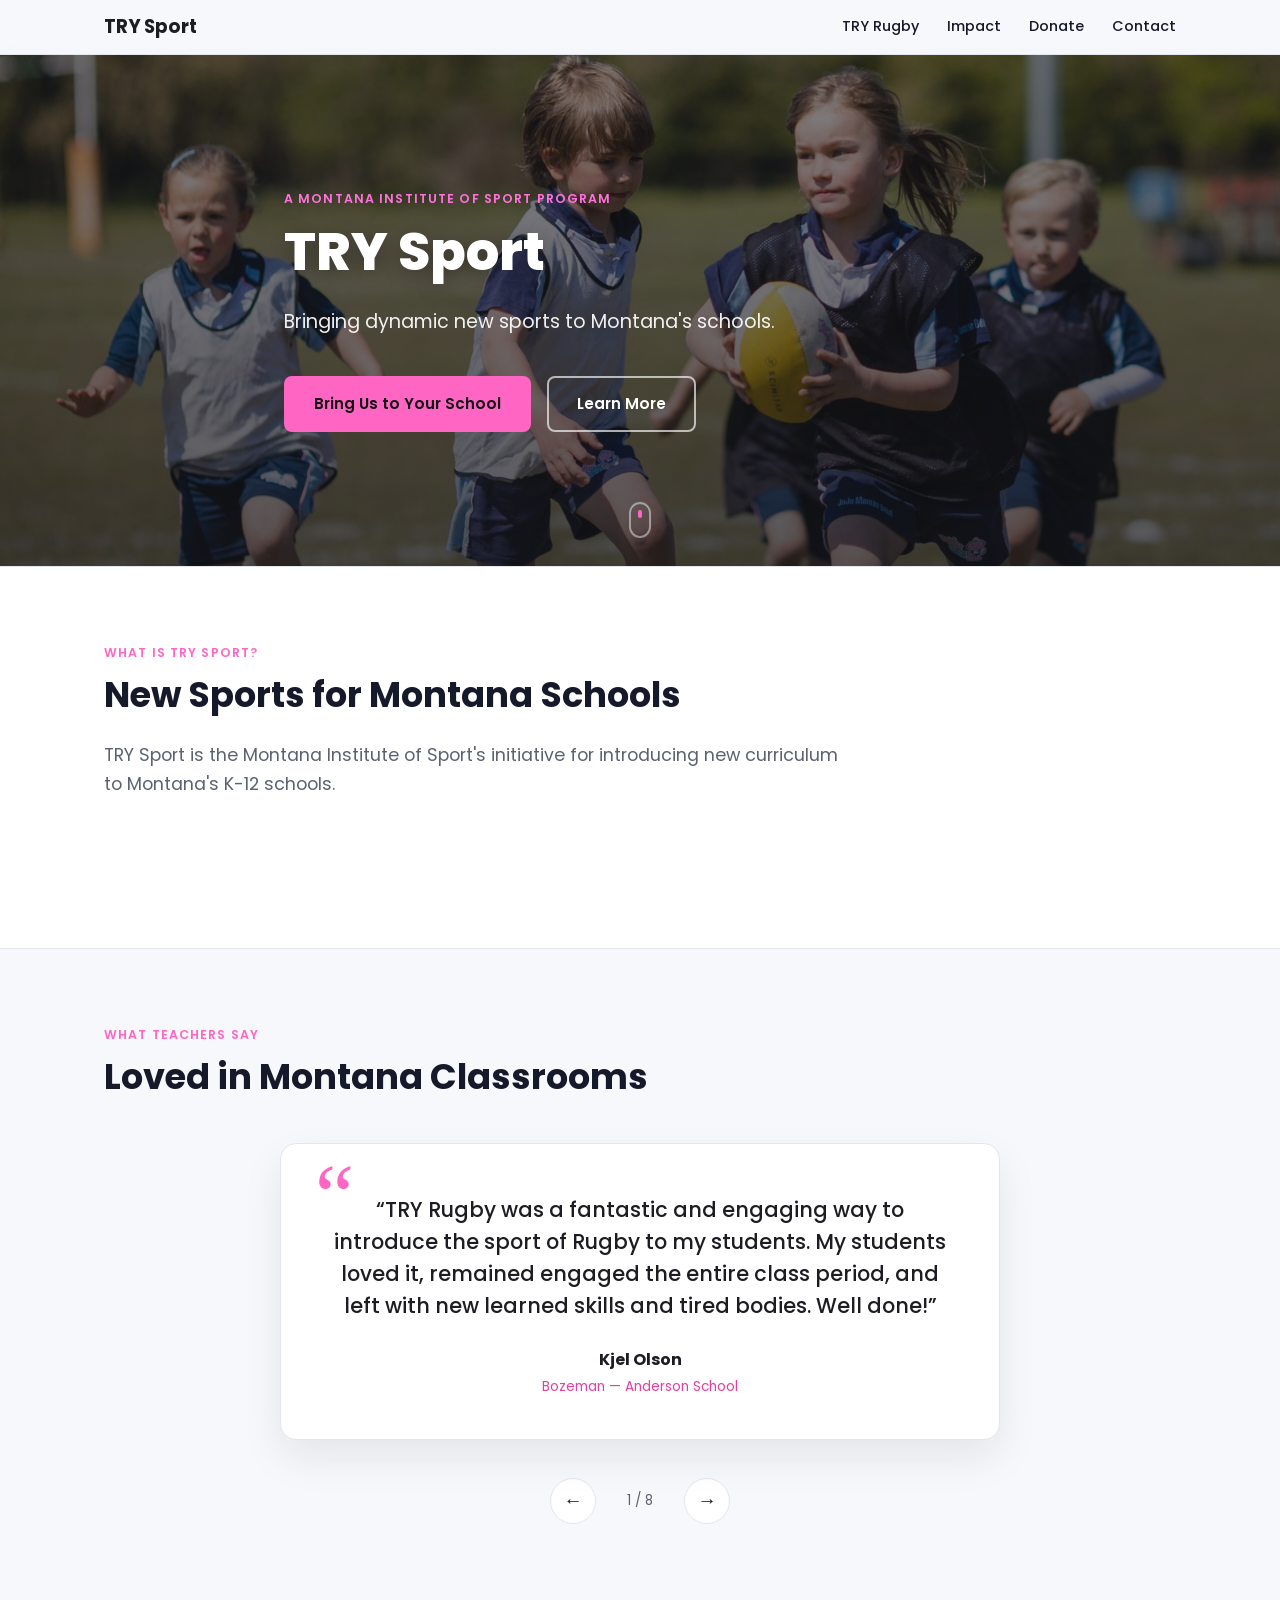
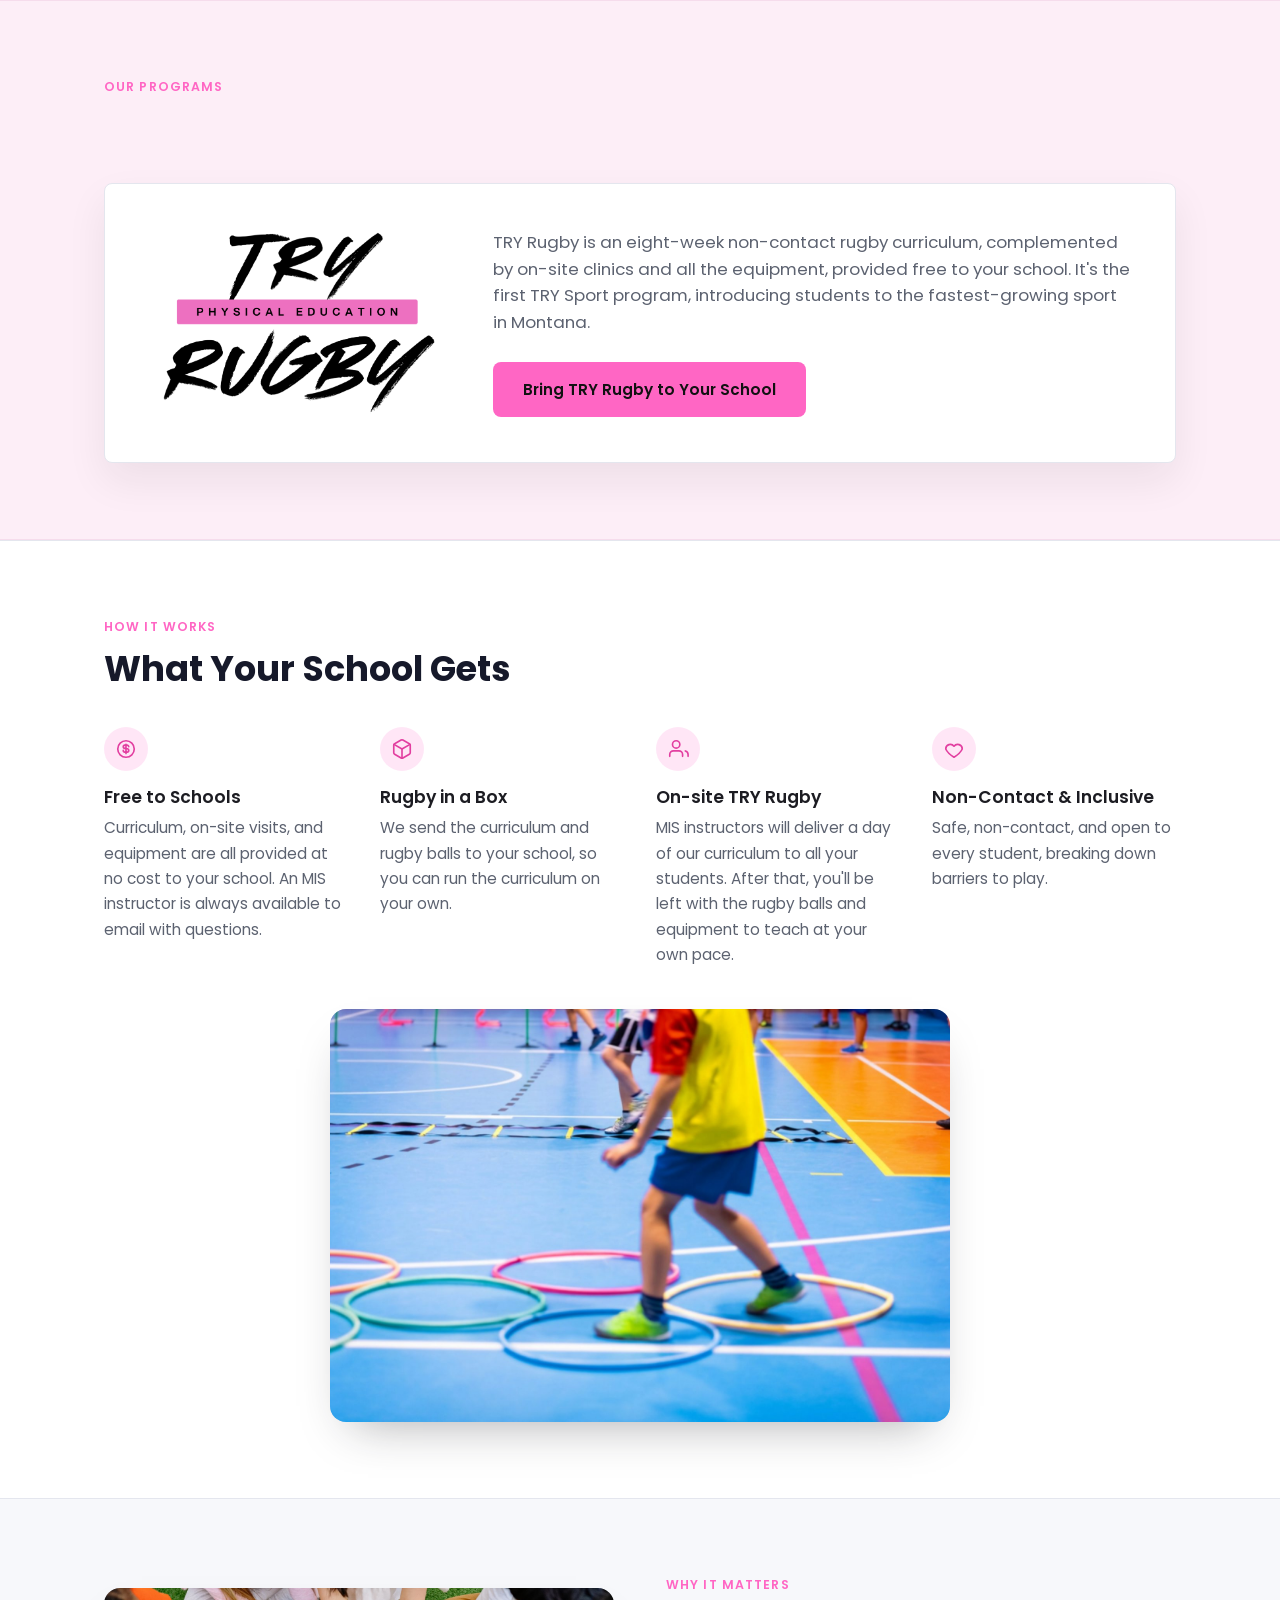
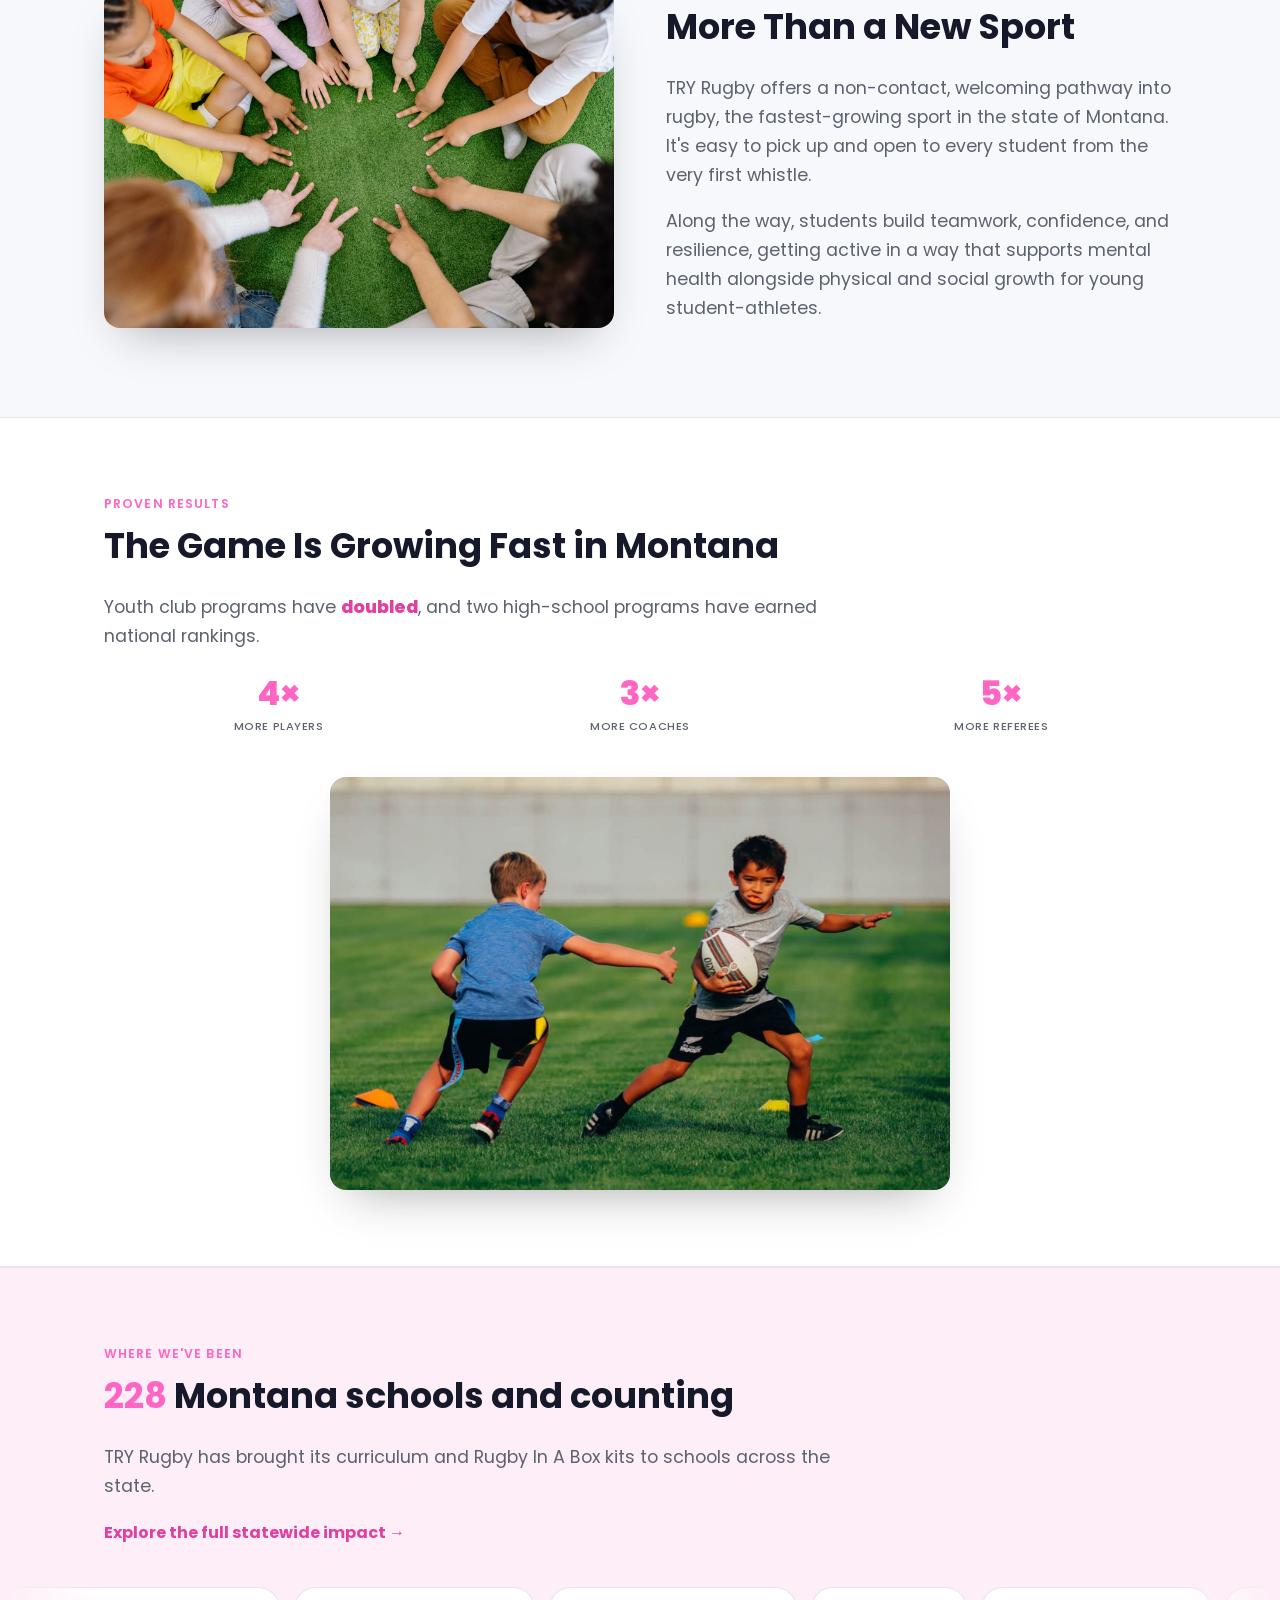
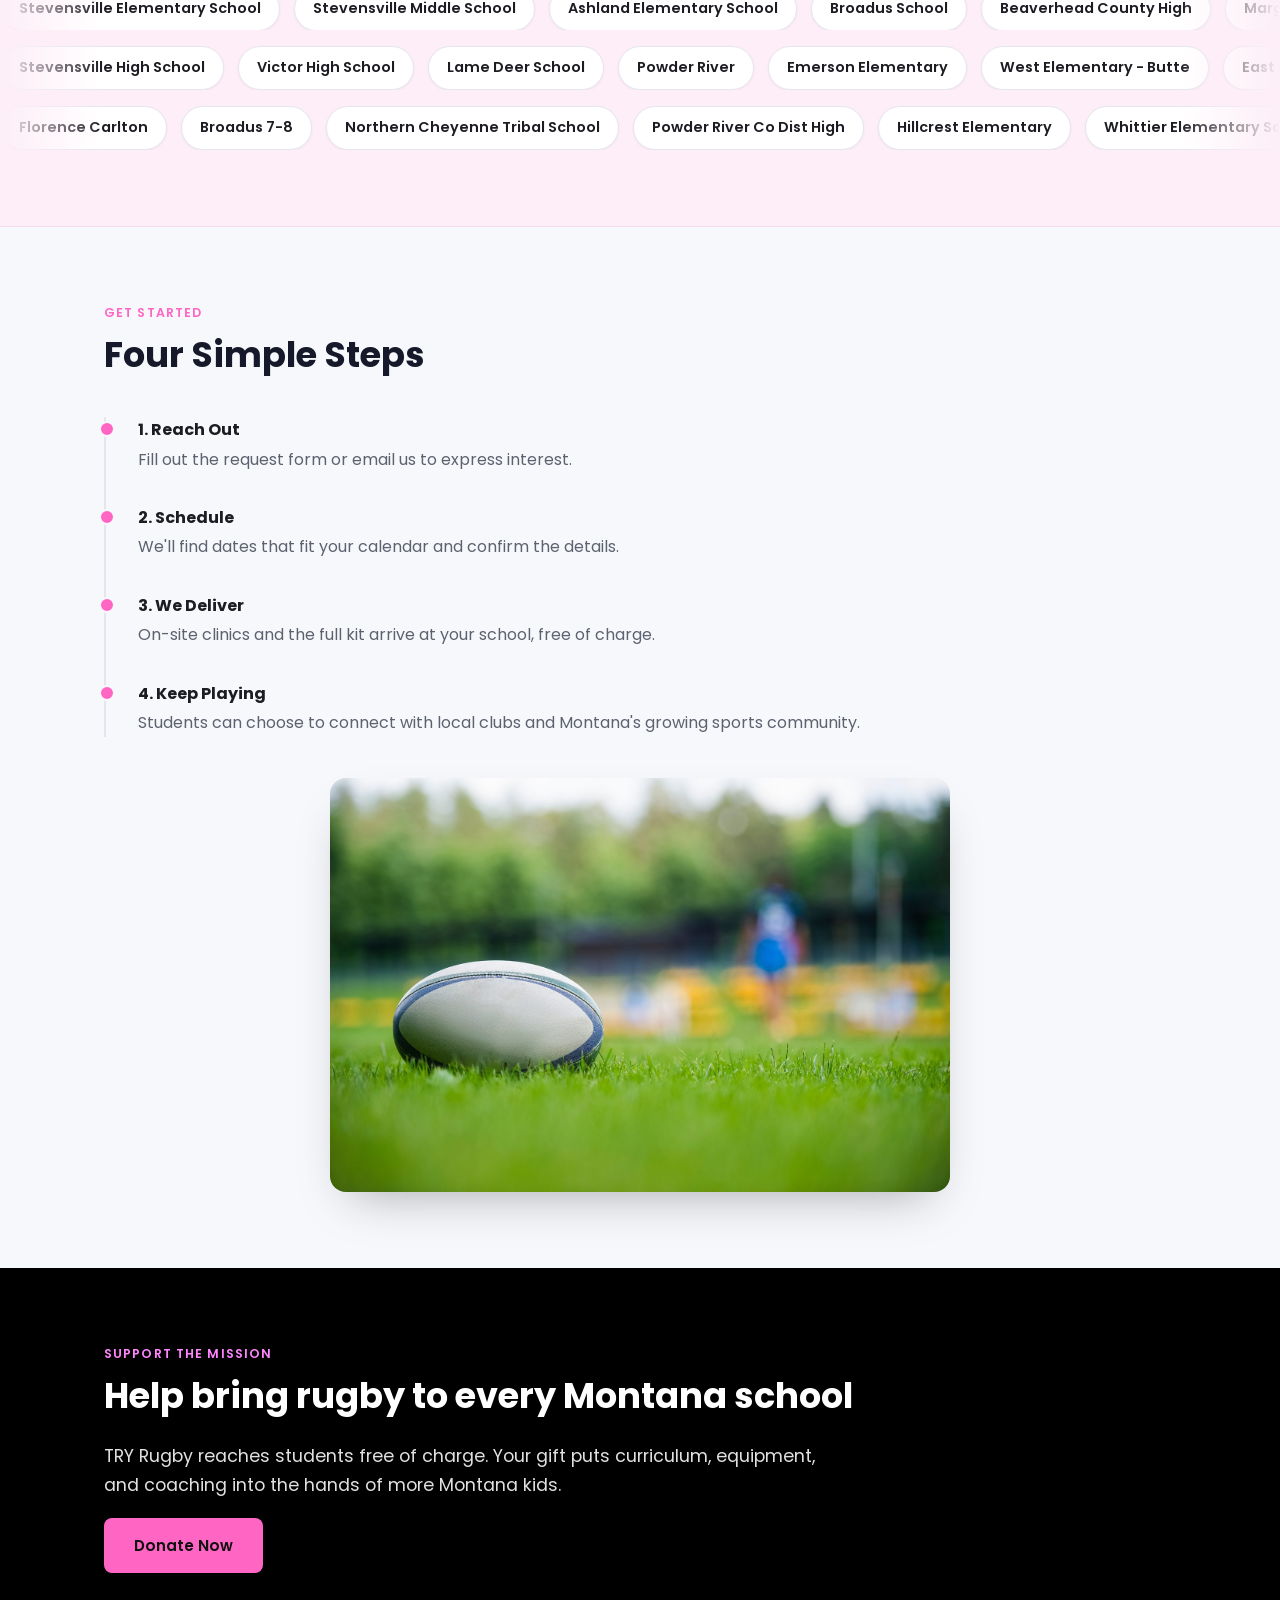
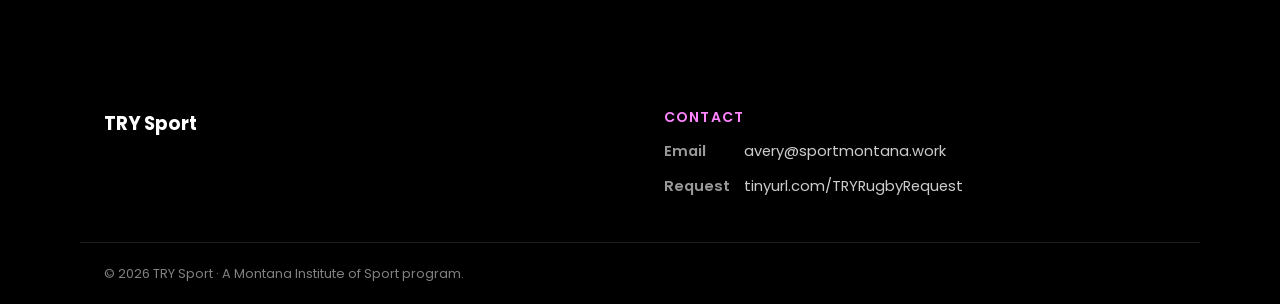
==== index.html @ 339a5a35 "Add favicon (rugby ball on brand pink) SVG + 16/32px PNG + apple-touch-icon; linked on homepage and " ====
<!DOCTYPE html>
<html lang="en">
<head>
<meta charset="UTF-8">
<meta name="viewport" content="width=device-width, initial-scale=1.0">
<title>TRY Sport — A Montana Institute of Sport Program</title>
<link rel="icon" href="/favicon.svg" type="image/svg+xml">
<link rel="icon" href="/favicon-32.png" sizes="32x32" type="image/png">
<link rel="apple-touch-icon" href="/apple-touch-icon.png">
<meta name="description" content="TRY Sport brings dynamic new sports to Montana schools — free curriculum, on-site clinics, and equipment provided.">

<meta property="og:type" content="website">
<meta property="og:url" content="https://trysport.org/">
<meta property="og:title" content="TRY Sport — A Montana Institute of Sport Program">
<meta property="og:description" content="New sports for Montana schools — free curriculum, on-site clinics, and equipment provided.">
<meta property="og:image" content="https://trysport.org/img/try-rugby-logo.png">

<link rel="preconnect" href="https://fonts.googleapis.com">
<link rel="preconnect" href="https://fonts.gstatic.com" crossorigin>
<link href="https://fonts.googleapis.com/css2?family=Poppins:wght@400;500;600;700;800&display=swap" rel="stylesheet">
<link rel="stylesheet" href="css/styles.css">
</head>
<body>

<div class="scroll-progress" id="scrollProgress"></div>

<header class="site-header">
  <div class="wrap header-inner">
    <a href="#top"><span class="wordmark-main">TRY Sport</span></a>
    <button class="nav-toggle" id="navToggle" aria-label="Toggle navigation" aria-expanded="false">
      <span></span><span></span><span></span>
    </button>
    <nav class="site-nav" id="siteNav">
      <a href="#tryrugby">TRY Rugby</a>
      <a href="impact/">Impact</a>
      <a href="#donate">Donate</a>
      <a href="#contact">Contact</a>
    </nav>
  </div>
</header>

<main id="top">

  <!-- ===================== HERO ===================== -->
  <section class="hero">
    <div class="wrap hero-inner">
      <p class="eyebrow reveal">A Montana Institute of Sport Program</p>
      <h1 class="reveal">TRY Sport</h1>
      <p class="hero-sub reveal">Bringing dynamic new sports to Montana's schools.</p>
      <div class="actions reveal">
        <a class="btn btn-primary" href="#contact">Bring Us to Your School</a>
        <a class="btn btn-ghost" href="#about">Learn More</a>
      </div>
    </div>
    <div class="scroll-cue" aria-hidden="true"><span></span></div>
  </section>

  <!-- ===================== WHAT IS TRY SPORT ===================== -->
  <section id="about" class="section section-alt">
    <div class="wrap">
      <p class="eyebrow reveal">What is TRY Sport?</p>
      <h2 class="reveal">New Sports for Montana Schools</h2>
      <p class="lede reveal">TRY Sport is the Montana Institute of Sport's initiative for introducing new curriculum to Montana's K-12 schools.</p>
      <div class="actions reveal">
        <a class="btn btn-primary" href="mailto:avery@sportmontana.work">Contact Us</a>
      </div>
    </div>
  </section>

  <!-- ===================== TESTIMONIALS (carousel) ===================== -->
  <section id="say" class="section">
    <div class="wrap">
      <p class="eyebrow reveal">What Teachers Say</p>
      <h2 class="reveal">Loved in Montana Classrooms</h2>
      <div class="carousel reveal" data-carousel>
        <blockquote class="carousel-slide is-active">
          <p class="quote">&ldquo;TRY Rugby was a fantastic and engaging way to introduce the sport of Rugby to my students. My students loved it, remained engaged the entire class period, and left with new learned skills and tired bodies. Well done!&rdquo;</p>
          <span class="q-name">Kjel Olson</span>
          <span class="q-org">Bozeman &mdash; Anderson School</span>
        </blockquote>
        <blockquote class="carousel-slide">
          <p class="quote">&ldquo;I was a bit apprehensive to have TRY Rugby in our school, but after having them with us I would certainly do it again! They promoted their sport well, but they also lifted up our school sports even more. They are strong advocates for kids getting involved in all activities.&rdquo;</p>
          <span class="q-name">Brett Bollweg</span>
          <span class="q-org">Whitefish Middle School</span>
        </blockquote>
        <blockquote class="carousel-slide">
          <p class="quote">&ldquo;I've been looking for something new to add to the curriculum. This fit the bill. The presenter was engaging and able to read the groups and adjust as needed. The enthusiasm of the staff for the sport is evident, and they genuinely engage the students to generate interest.&rdquo;</p>
          <span class="q-name">Jeff Mead</span>
          <span class="q-org">Savage Public School</span>
        </blockquote>
        <blockquote class="carousel-slide">
          <p class="quote">&ldquo;I would recommend TRY Rugby to any school, at any level. My students had the opportunity to learn a new sport and skills from an expert that made the lesson fun and enjoyable. MIS is amazing and I cannot wait to have them back to CFHS next year!&rdquo;</p>
          <span class="q-name">Cydney Finberg-Roberts</span>
          <span class="q-org">Columbia Falls High School</span>
        </blockquote>
        <blockquote class="carousel-slide">
          <p class="quote">&ldquo;TRY Rugby is an excellent way for kids to find an outlet that gives them a chance to express themselves in their own individual way. Students really gravitate to an activity that involves physical, mental, and social growth. I would recommend TRY Rugby to any school.&rdquo;</p>
          <span class="q-name">Steve Grady</span>
          <span class="q-org">North Middle School &mdash; Great Falls</span>
        </blockquote>
        <blockquote class="carousel-slide">
          <p class="quote">&ldquo;TRY Rugby came to our school and introduced the sport to high school and middle school students. They loved it so much I had them come back for a second day to introduce it to the elementary kids! I would highly recommend bringing this to your school.&rdquo;</p>
          <span class="q-name">Maggie Spicher</span>
          <span class="q-org">North Star School &mdash; Rudyard/Gildford</span>
        </blockquote>
        <blockquote class="carousel-slide">
          <p class="quote">&ldquo;TRY Rugby was a great experience for all classes. Students loved learning and practicing the skills and can&rsquo;t wait to do Rugby again. TRY Rugby teachers were great with the classes and kept everyone moving and engaged. I would recommend TRY Rugby to all schools.&rdquo;</p>
          <span class="q-name">Mark Aamot</span>
          <span class="q-org">Monforton Middle School &mdash; Bozeman</span>
        </blockquote>
        <blockquote class="carousel-slide">
          <p class="quote">&ldquo;I love the TRY Rugby program and would recommend it to other elementary schools. It is something different and exciting and the kids were eager to play. I am going to have them visit my two other schools that I go to this year.&rdquo;</p>
          <span class="q-name">Shelly McLaughlin</span>
          <span class="q-org">Emerson Elementary &mdash; Butte</span>
        </blockquote>

        <div class="carousel-nav">
          <button class="carousel-btn" data-prev aria-label="Previous testimonial">&larr;</button>
          <span class="carousel-count" data-count>1 / 8</span>
          <button class="carousel-btn" data-next aria-label="Next testimonial">&rarr;</button>
        </div>
      </div>
    </div>
  </section>

  <!-- ===================== TRY RUGBY (program spotlight) ===================== -->
  <section id="tryrugby" class="section tint">
    <div class="wrap">
      <p class="eyebrow reveal">Our Programs</p>
      <h2 class="reveal">TRY Rugby</h2>
      <div class="program-card reveal">
        <div class="program-logo">
          <img src="img/try-rugby-logo.png" alt="TRY Rugby — Physical Education">
        </div>
        <div class="program-info">
          <p>TRY Rugby is an eight-week non-contact rugby curriculum, complemented by on-site clinics and all the equipment, provided free to your school. It's the first TRY Sport program, introducing students to the fastest-growing sport in Montana.</p>
          <a class="btn btn-primary" href="#contact">Bring TRY Rugby to Your School</a>
        </div>
      </div>
    </div>
  </section>

  <!-- ===================== HOW IT WORKS ===================== -->
  <section id="how" class="section section-alt">
    <div class="wrap">
      <p class="eyebrow reveal">How It Works</p>
      <h2 class="reveal">What Your School Gets</h2>
      <div class="pillar-row grid">
        <div class="pillar reveal">
          <span class="icon-badge">
            <svg viewBox="0 0 24 24" fill="none" stroke="currentColor" stroke-width="1.8" stroke-linecap="round" stroke-linejoin="round"><circle cx="12" cy="12" r="9"/><path d="M12 7v10M15 9.5c0-1.1-1.34-2-3-2s-3 .9-3 2 1.34 2 3 2 3 .9 3 2-1.34 2-3 2-3-.9-3-2"/></svg>
          </span>
          <h3>Free to Schools</h3>
          <p>Curriculum, on-site visits, and equipment are all provided at no cost to your school. An MIS instructor is always available to email with questions.</p>
        </div>
        <div class="pillar reveal">
          <span class="icon-badge">
            <svg viewBox="0 0 24 24" fill="none" stroke="currentColor" stroke-width="1.8" stroke-linecap="round" stroke-linejoin="round"><path d="M21 16V8a2 2 0 0 0-1-1.73l-7-4a2 2 0 0 0-2 0l-7 4A2 2 0 0 0 3 8v8a2 2 0 0 0 1 1.73l7 4a2 2 0 0 0 2 0l7-4A2 2 0 0 0 21 16z"/><path d="M3.27 6.96 12 12.01l8.73-5.05"/><path d="M12 22.08V12"/></svg>
          </span>
          <h3>Rugby in a Box</h3>
          <p>We send the curriculum and rugby balls to your school, so you can run the curriculum on your own.</p>
        </div>
        <div class="pillar reveal">
          <span class="icon-badge">
            <svg viewBox="0 0 24 24" fill="none" stroke="currentColor" stroke-width="1.8" stroke-linecap="round" stroke-linejoin="round"><path d="M17 20v-2a4 4 0 0 0-4-4H7a4 4 0 0 0-4 4v2"/><circle cx="10" cy="7" r="4"/><path d="M23 20v-2a4 4 0 0 0-3-3.87"/></svg>
          </span>
          <h3>On-site TRY Rugby</h3>
          <p>MIS instructors will deliver a day of our curriculum to all your students. After that, you'll be left with the rugby balls and equipment to teach at your own pace.</p>
        </div>
        <div class="pillar reveal">
          <span class="icon-badge">
            <svg viewBox="0 0 24 24" fill="none" stroke="currentColor" stroke-width="1.8" stroke-linecap="round" stroke-linejoin="round"><path d="M12 21s-7-4.5-9-9a5 5 0 0 1 9-3 5 5 0 0 1 9 3c-2 4.5-9 9-9 9z"/></svg>
          </span>
          <h3>Non-Contact &amp; Inclusive</h3>
          <p>Safe, non-contact, and open to every student, breaking down barriers to play.</p>
        </div>
      </div>
      <figure class="photo photo-accent reveal">
        <img src="img/photos/photo-6.jpg" alt="Students moving through an agility drill with cones and hoops from the equipment kit" loading="lazy" width="1600" height="1064">
      </figure>
    </div>
  </section>

  <!-- ===================== WHY IT MATTERS ===================== -->
  <section id="why" class="section">
    <div class="wrap">
      <div class="split reverse">
        <div class="split-copy">
          <p class="eyebrow reveal">Why It Matters</p>
          <h2 class="reveal">More Than a New Sport</h2>
          <p class="lede reveal">TRY Rugby offers a non-contact, welcoming pathway into rugby, the fastest-growing sport in the state of Montana. It's easy to pick up and open to every student from the very first whistle.</p>
          <p class="why-text reveal">Along the way, students build teamwork, confidence, and resilience, getting active in a way that supports mental health alongside physical and social growth for young student-athletes.</p>
        </div>
        <figure class="photo split-media reveal">
          <img src="img/photos/photo-5.jpg" alt="Students sitting in a circle with their hands together in the center" loading="lazy" width="1600" height="1064">
        </figure>
      </div>
    </div>
  </section>

  <!-- ===================== RESULTS (stats) ===================== -->
  <section id="results" class="section section-alt">
    <div class="wrap">
      <p class="eyebrow reveal">Proven Results</p>
      <h2 class="reveal">The Game Is Growing Fast in Montana</h2>
      <p class="lede reveal">Youth club programs have <strong class="inline-highlight">doubled</strong>, and two high-school programs have earned national rankings.</p>
      <div class="stat-trio reveal">
        <div class="stat-item"><span class="stat-num">4&times;</span><span class="stat-label">More Players</span></div>
        <div class="stat-item"><span class="stat-num">3&times;</span><span class="stat-label">More Coaches</span></div>
        <div class="stat-item"><span class="stat-num">5&times;</span><span class="stat-label">More Referees</span></div>
      </div>
      <figure class="photo photo-accent reveal">
        <img src="img/photos/photo-3.jpg" alt="Two students playing flag rugby, one carrying the ball past a defender" loading="lazy" width="1600" height="1066">
      </figure>
    </div>
  </section>

  <!-- ===================== SCHOOLS REACHED ===================== -->
  <section id="schools" class="section tint schools-section">
    <div class="wrap">
      <p class="eyebrow reveal">Where We've Been</p>
      <h2 class="reveal"><span class="schools-count">228</span> Montana schools and counting</h2>
      <p class="lede reveal">TRY Rugby has brought its curriculum and Rugby In A Box kits to schools across the state.</p>
      <p class="reveal" style="margin-top:1.2rem;"><a href="impact/" style="color:var(--accent-deep);font-weight:700;text-decoration:none;">Explore the full statewide impact &rarr;</a></p>
    </div>
    <div class="marquee reveal" aria-hidden="true">
      <div class="marquee-row"><div class="marquee-track track-a"><span class="school-chip">Stevensville Elementary School</span><span class="school-chip">Stevensville Middle School</span><span class="school-chip">Ashland Elementary School</span><span class="school-chip">Broadus School</span><span class="school-chip">Beaverhead County High</span><span class="school-chip">Margaret Leary Elementary</span><span class="school-chip">Cardwell School</span><span class="school-chip">Kennedy Elementary</span><span class="school-chip">C.M. Russell High School</span><span class="school-chip">Chief Joseph Middle - Great Falls</span><span class="school-chip">East Middle School</span><span class="school-chip">Giant Springs Elementary</span><span class="school-chip">Lewis and Clark Elementary - Great Falls</span><span class="school-chip">Morningside Elementary - Great Falls</span><span class="school-chip">Riverview Elementary School</span><span class="school-chip">Whittier Elementary - Great Falls</span><span class="school-chip">Columbia Falls High School</span><span class="school-chip">Kila Middle School</span><span class="school-chip">Belgrade Middle School</span><span class="school-chip">Chief Joseph Middle - Bozeman</span><span class="school-chip">Meadow Lark - Bozeman</span><span class="school-chip">Morning Star Elementary - Bozeman</span><span class="school-chip">Whittier Elementary - Bozeman</span><span class="school-chip">Manhattan Middle School</span><span class="school-chip">Monforton Elementary</span><span class="school-chip">Three Forks Middle School</span><span class="school-chip">Anderson School</span><span class="school-chip">Gallatin Gateway</span><span class="school-chip">Shields Valley High School</span><span class="school-chip">C.R. Anderson Middle School</span><span class="school-chip">East Helena High School</span><span class="school-chip">Four Georgians Elementary School</span><span class="school-chip">Jefferson High School</span><span class="school-chip">Bryant Elementary School</span><span class="school-chip">Montana City School</span><span class="school-chip">Broadwater Elementary School</span><span class="school-chip">Townsend High School</span><span class="school-chip">Townsend Middle School</span><span class="school-chip">Avon Elementary School</span><span class="school-chip">Washington Middle School - Miles City</span><span class="school-chip">Forsyth High School</span><span class="school-chip">Meadow Hill Middle School</span><span class="school-chip">Janette Rankin Elementary</span><span class="school-chip">St. Joes Grade School</span><span class="school-chip">Superior Middle School</span><span class="school-chip">Lame Deer High School</span><span class="school-chip">North Star Schools</span><span class="school-chip">Culbertson Junior High</span><span class="school-chip">Savage 6-8</span><span class="school-chip">Terry School</span><span class="school-chip">Medicine Lake High School</span><span class="school-chip">North Star High School</span><span class="school-chip">Sheridan High School</span><span class="school-chip">Froid School</span><span class="school-chip">Plentywood School</span><span class="school-chip">Sidney Middle School</span><span class="school-chip">Sidney High School</span><span class="school-chip">Billings Skyview High School</span><span class="school-chip">Blue Creek Elementary</span><span class="school-chip">Canyon Creek School</span><span class="school-chip">Columbus Elem School</span><span class="school-chip">Laurel Elementary School</span><span class="school-chip">Lockwood Intermediate School</span><span class="school-chip">Medicine Crow Middle School</span><span class="school-chip">Mountain View School</span><span class="school-chip">Park City School</span><span class="school-chip">Riverside Middle School</span><span class="school-chip">Rosevelt Middle School</span><span class="school-chip">Will James Middle School</span><span class="school-chip">Stevensville Elementary School</span><span class="school-chip">Stevensville Middle School</span><span class="school-chip">Ashland Elementary School</span><span class="school-chip">Broadus School</span><span class="school-chip">Beaverhead County High</span><span class="school-chip">Margaret Leary Elementary</span><span class="school-chip">Cardwell School</span><span class="school-chip">Kennedy Elementary</span><span class="school-chip">C.M. Russell High School</span><span class="school-chip">Chief Joseph Middle - Great Falls</span><span class="school-chip">East Middle School</span><span class="school-chip">Giant Springs Elementary</span><span class="school-chip">Lewis and Clark Elementary - Great Falls</span><span class="school-chip">Morningside Elementary - Great Falls</span><span class="school-chip">Riverview Elementary School</span><span class="school-chip">Whittier Elementary - Great Falls</span><span class="school-chip">Columbia Falls High School</span><span class="school-chip">Kila Middle School</span><span class="school-chip">Belgrade Middle School</span><span class="school-chip">Chief Joseph Middle - Bozeman</span><span class="school-chip">Meadow Lark - Bozeman</span><span class="school-chip">Morning Star Elementary - Bozeman</span><span class="school-chip">Whittier Elementary - Bozeman</span><span class="school-chip">Manhattan Middle School</span><span class="school-chip">Monforton Elementary</span><span class="school-chip">Three Forks Middle School</span><span class="school-chip">Anderson School</span><span class="school-chip">Gallatin Gateway</span><span class="school-chip">Shields Valley High School</span><span class="school-chip">C.R. Anderson Middle School</span><span class="school-chip">East Helena High School</span><span class="school-chip">Four Georgians Elementary School</span><span class="school-chip">Jefferson High School</span><span class="school-chip">Bryant Elementary School</span><span class="school-chip">Montana City School</span><span class="school-chip">Broadwater Elementary School</span><span class="school-chip">Townsend High School</span><span class="school-chip">Townsend Middle School</span><span class="school-chip">Avon Elementary School</span><span class="school-chip">Washington Middle School - Miles City</span><span class="school-chip">Forsyth High School</span><span class="school-chip">Meadow Hill Middle School</span><span class="school-chip">Janette Rankin Elementary</span><span class="school-chip">St. Joes Grade School</span><span class="school-chip">Superior Middle School</span><span class="school-chip">Lame Deer High School</span><span class="school-chip">North Star Schools</span><span class="school-chip">Culbertson Junior High</span><span class="school-chip">Savage 6-8</span><span class="school-chip">Terry School</span><span class="school-chip">Medicine Lake High School</span><span class="school-chip">North Star High School</span><span class="school-chip">Sheridan High School</span><span class="school-chip">Froid School</span><span class="school-chip">Plentywood School</span><span class="school-chip">Sidney Middle School</span><span class="school-chip">Sidney High School</span><span class="school-chip">Billings Skyview High School</span><span class="school-chip">Blue Creek Elementary</span><span class="school-chip">Canyon Creek School</span><span class="school-chip">Columbus Elem School</span><span class="school-chip">Laurel Elementary School</span><span class="school-chip">Lockwood Intermediate School</span><span class="school-chip">Medicine Crow Middle School</span><span class="school-chip">Mountain View School</span><span class="school-chip">Park City School</span><span class="school-chip">Riverside Middle School</span><span class="school-chip">Rosevelt Middle School</span><span class="school-chip">Will James Middle School</span></div></div>
      <div class="marquee-row reverse"><div class="marquee-track track-b"><span class="school-chip">Stevensville High School</span><span class="school-chip">Victor High School</span><span class="school-chip">Lame Deer School</span><span class="school-chip">Powder River</span><span class="school-chip">Emerson Elementary</span><span class="school-chip">West Elementary - Butte</span><span class="school-chip">East Middle School - Butte</span><span class="school-chip">Whitehall High School</span><span class="school-chip">Cascade High School</span><span class="school-chip">Choteau Elementary/Middle</span><span class="school-chip">Fort Benton Elementary</span><span class="school-chip">Great Falls High School</span><span class="school-chip">Longfellow Elementary - Great Falls</span><span class="school-chip">Mountain View</span><span class="school-chip">Ulm Elementary School</span><span class="school-chip">Glacier High</span><span class="school-chip">Somers Middle</span><span class="school-chip">Gallatin High School</span><span class="school-chip">Belgrade High School</span><span class="school-chip">Emily Dickenson - Bozeman</span><span class="school-chip">Ridge View Elementary</span><span class="school-chip">Hawthorne Elementary - Bozeman</span><span class="school-chip">Manhattan High School</span><span class="school-chip">Three Forks High School</span><span class="school-chip">Ennis Elementary</span><span class="school-chip">Irving Elementary - Bozeman</span><span class="school-chip">Willsaw Elementary</span><span class="school-chip">Shields Valley Elementary</span><span class="school-chip">YMCA Helena</span><span class="school-chip">Helena High School</span><span class="school-chip">Jim Darcy Elementary School</span><span class="school-chip">R.H. Radley Elementary School</span><span class="school-chip">Central Elementary School</span><span class="school-chip">Clancy Elementary &amp; Middle School</span><span class="school-chip">Prickly Pear Elementary School</span><span class="school-chip">Kessler Elementary</span><span class="school-chip">Boulder Elementary School</span><span class="school-chip">Lincoln K–12 School</span><span class="school-chip">Elliston School K-8</span><span class="school-chip">Custer County High School</span><span class="school-chip">Terry High School</span><span class="school-chip">Hellgate Middle</span><span class="school-chip">Rattlesnake Elementary</span><span class="school-chip">Lolo Middle School</span><span class="school-chip">Choteau 7-8</span><span class="school-chip">De La Salle Blackfeet School</span><span class="school-chip">Ashland School</span><span class="school-chip">Fairview High School</span><span class="school-chip">Savage High School</span><span class="school-chip">Bainville School</span><span class="school-chip">Lame Deer 7-8</span><span class="school-chip">Sheridan 7-8</span><span class="school-chip">Superior 7-8</span><span class="school-chip">Medicine Lake School</span><span class="school-chip">Ronan Middle School</span><span class="school-chip">Culbertson School</span><span class="school-chip">Billings West High School</span><span class="school-chip">Arrowhead School</span><span class="school-chip">Lockwood High School</span><span class="school-chip">Castle Rock Middle School</span><span class="school-chip">Elysian Middle School</span><span class="school-chip">Laurel Middle School</span><span class="school-chip">Lockwood Middle School</span><span class="school-chip">Shepherd High School</span><span class="school-chip">Red Lodge High School</span><span class="school-chip">Poly Drive Elementary School</span><span class="school-chip">Roosevelt Junior High</span><span class="school-chip">Laurel High School</span><span class="school-chip">Stevensville High School</span><span class="school-chip">Victor High School</span><span class="school-chip">Lame Deer School</span><span class="school-chip">Powder River</span><span class="school-chip">Emerson Elementary</span><span class="school-chip">West Elementary - Butte</span><span class="school-chip">East Middle School - Butte</span><span class="school-chip">Whitehall High School</span><span class="school-chip">Cascade High School</span><span class="school-chip">Choteau Elementary/Middle</span><span class="school-chip">Fort Benton Elementary</span><span class="school-chip">Great Falls High School</span><span class="school-chip">Longfellow Elementary - Great Falls</span><span class="school-chip">Mountain View</span><span class="school-chip">Ulm Elementary School</span><span class="school-chip">Glacier High</span><span class="school-chip">Somers Middle</span><span class="school-chip">Gallatin High School</span><span class="school-chip">Belgrade High School</span><span class="school-chip">Emily Dickenson - Bozeman</span><span class="school-chip">Ridge View Elementary</span><span class="school-chip">Hawthorne Elementary - Bozeman</span><span class="school-chip">Manhattan High School</span><span class="school-chip">Three Forks High School</span><span class="school-chip">Ennis Elementary</span><span class="school-chip">Irving Elementary - Bozeman</span><span class="school-chip">Willsaw Elementary</span><span class="school-chip">Shields Valley Elementary</span><span class="school-chip">YMCA Helena</span><span class="school-chip">Helena High School</span><span class="school-chip">Jim Darcy Elementary School</span><span class="school-chip">R.H. Radley Elementary School</span><span class="school-chip">Central Elementary School</span><span class="school-chip">Clancy Elementary &amp; Middle School</span><span class="school-chip">Prickly Pear Elementary School</span><span class="school-chip">Kessler Elementary</span><span class="school-chip">Boulder Elementary School</span><span class="school-chip">Lincoln K–12 School</span><span class="school-chip">Elliston School K-8</span><span class="school-chip">Custer County High School</span><span class="school-chip">Terry High School</span><span class="school-chip">Hellgate Middle</span><span class="school-chip">Rattlesnake Elementary</span><span class="school-chip">Lolo Middle School</span><span class="school-chip">Choteau 7-8</span><span class="school-chip">De La Salle Blackfeet School</span><span class="school-chip">Ashland School</span><span class="school-chip">Fairview High School</span><span class="school-chip">Savage High School</span><span class="school-chip">Bainville School</span><span class="school-chip">Lame Deer 7-8</span><span class="school-chip">Sheridan 7-8</span><span class="school-chip">Superior 7-8</span><span class="school-chip">Medicine Lake School</span><span class="school-chip">Ronan Middle School</span><span class="school-chip">Culbertson School</span><span class="school-chip">Billings West High School</span><span class="school-chip">Arrowhead School</span><span class="school-chip">Lockwood High School</span><span class="school-chip">Castle Rock Middle School</span><span class="school-chip">Elysian Middle School</span><span class="school-chip">Laurel Middle School</span><span class="school-chip">Lockwood Middle School</span><span class="school-chip">Shepherd High School</span><span class="school-chip">Red Lodge High School</span><span class="school-chip">Poly Drive Elementary School</span><span class="school-chip">Roosevelt Junior High</span><span class="school-chip">Laurel High School</span></div></div>
      <div class="marquee-row"><div class="marquee-track track-c"><span class="school-chip">Florence Carlton</span><span class="school-chip">Broadus 7-8</span><span class="school-chip">Northern Cheyenne Tribal School</span><span class="school-chip">Powder River Co Dist High</span><span class="school-chip">Hillcrest Elementary</span><span class="school-chip">Whittier Elementary School - Butte</span><span class="school-chip">Whitehall Middle School</span><span class="school-chip">Belt School</span><span class="school-chip">Central Catholic High School</span><span class="school-chip">Choteau High School</span><span class="school-chip">Fort Benton Middle/High School</span><span class="school-chip">Highwood</span><span class="school-chip">Loy Elementary</span><span class="school-chip">North Middle School</span><span class="school-chip">Valley View Elementary</span><span class="school-chip">Whitefish Middle School</span><span class="school-chip">Kila School</span><span class="school-chip">Bozeman High School</span><span class="school-chip">Sacajawea - Bozeman</span><span class="school-chip">Hyalite Elementary</span><span class="school-chip">Park High School</span><span class="school-chip">Sleeping Giant Middle School</span><span class="school-chip">East Side Elementary</span><span class="school-chip">Manhattan Elementary School</span><span class="school-chip">Monforton Middle School</span><span class="school-chip">Petra Academy</span><span class="school-chip">Ennis High School</span><span class="school-chip">Ennis Middle School</span><span class="school-chip">Capital High School</span><span class="school-chip">Helena Middle School</span><span class="school-chip">East Valley Middle School</span><span class="school-chip">Rossiter Elementary School</span><span class="school-chip">Warren Elementary School</span><span class="school-chip">Smith Elementary School</span><span class="school-chip">Jefferson Elementary School</span><span class="school-chip">Helena Christian School</span><span class="school-chip">St. Andrews Catholic School</span><span class="school-chip">Augusta High School</span><span class="school-chip">Wolf Creek School</span><span class="school-chip">Forsyth Elementary</span><span class="school-chip">Terry Middle School</span><span class="school-chip">Target Range Middle School</span><span class="school-chip">Chief Charlo Elementary</span><span class="school-chip">Drummond School</span><span class="school-chip">Lame Deer Elementary</span><span class="school-chip">Fairview 6-8</span><span class="school-chip">Culbertson High School</span><span class="school-chip">Fairview School</span><span class="school-chip">Savage School</span><span class="school-chip">Medicine Lake 7-8</span><span class="school-chip">North Star 7-8</span><span class="school-chip">Sheridan Elementary School</span><span class="school-chip">Superior Elementary</span><span class="school-chip">Plentywood 7-8</span><span class="school-chip">Ronan High School</span><span class="school-chip">Fairview 5-12</span><span class="school-chip">Billings Senior High School</span><span class="school-chip">Ben Steele Middle School</span><span class="school-chip">Broadwater Elementary School - Billings</span><span class="school-chip">Central Heights Elementary</span><span class="school-chip">Highland Elementary</span><span class="school-chip">Lewis &amp; Clark Middle School</span><span class="school-chip">Lockwood Primary School</span><span class="school-chip">Miles Ave Elementary</span><span class="school-chip">Park City 7-8</span><span class="school-chip">Red Lodge elementary School</span><span class="school-chip">Rose Park Elementary School</span><span class="school-chip">Columbus</span><span class="school-chip">Florence Carlton</span><span class="school-chip">Broadus 7-8</span><span class="school-chip">Northern Cheyenne Tribal School</span><span class="school-chip">Powder River Co Dist High</span><span class="school-chip">Hillcrest Elementary</span><span class="school-chip">Whittier Elementary School - Butte</span><span class="school-chip">Whitehall Middle School</span><span class="school-chip">Belt School</span><span class="school-chip">Central Catholic High School</span><span class="school-chip">Choteau High School</span><span class="school-chip">Fort Benton Middle/High School</span><span class="school-chip">Highwood</span><span class="school-chip">Loy Elementary</span><span class="school-chip">North Middle School</span><span class="school-chip">Valley View Elementary</span><span class="school-chip">Whitefish Middle School</span><span class="school-chip">Kila School</span><span class="school-chip">Bozeman High School</span><span class="school-chip">Sacajawea - Bozeman</span><span class="school-chip">Hyalite Elementary</span><span class="school-chip">Park High School</span><span class="school-chip">Sleeping Giant Middle School</span><span class="school-chip">East Side Elementary</span><span class="school-chip">Manhattan Elementary School</span><span class="school-chip">Monforton Middle School</span><span class="school-chip">Petra Academy</span><span class="school-chip">Ennis High School</span><span class="school-chip">Ennis Middle School</span><span class="school-chip">Capital High School</span><span class="school-chip">Helena Middle School</span><span class="school-chip">East Valley Middle School</span><span class="school-chip">Rossiter Elementary School</span><span class="school-chip">Warren Elementary School</span><span class="school-chip">Smith Elementary School</span><span class="school-chip">Jefferson Elementary School</span><span class="school-chip">Helena Christian School</span><span class="school-chip">St. Andrews Catholic School</span><span class="school-chip">Augusta High School</span><span class="school-chip">Wolf Creek School</span><span class="school-chip">Forsyth Elementary</span><span class="school-chip">Terry Middle School</span><span class="school-chip">Target Range Middle School</span><span class="school-chip">Chief Charlo Elementary</span><span class="school-chip">Drummond School</span><span class="school-chip">Lame Deer Elementary</span><span class="school-chip">Fairview 6-8</span><span class="school-chip">Culbertson High School</span><span class="school-chip">Fairview School</span><span class="school-chip">Savage School</span><span class="school-chip">Medicine Lake 7-8</span><span class="school-chip">North Star 7-8</span><span class="school-chip">Sheridan Elementary School</span><span class="school-chip">Superior Elementary</span><span class="school-chip">Plentywood 7-8</span><span class="school-chip">Ronan High School</span><span class="school-chip">Fairview 5-12</span><span class="school-chip">Billings Senior High School</span><span class="school-chip">Ben Steele Middle School</span><span class="school-chip">Broadwater Elementary School - Billings</span><span class="school-chip">Central Heights Elementary</span><span class="school-chip">Highland Elementary</span><span class="school-chip">Lewis &amp; Clark Middle School</span><span class="school-chip">Lockwood Primary School</span><span class="school-chip">Miles Ave Elementary</span><span class="school-chip">Park City 7-8</span><span class="school-chip">Red Lodge elementary School</span><span class="school-chip">Rose Park Elementary School</span><span class="school-chip">Columbus</span></div></div>
    </div>
  </section>

  <!-- ===================== GET STARTED (timeline) ===================== -->
  <section id="start" class="section">
    <div class="wrap">
      <p class="eyebrow reveal">Get Started</p>
      <h2 class="reveal">Four Simple Steps</h2>
      <ol class="timeline">
        <li class="reveal"><span class="timeline-date">1. Reach Out</span><span class="timeline-desc">Fill out the request form or email us to express interest.</span></li>
        <li class="reveal"><span class="timeline-date">2. Schedule</span><span class="timeline-desc">We'll find dates that fit your calendar and confirm the details.</span></li>
        <li class="reveal"><span class="timeline-date">3. We Deliver</span><span class="timeline-desc">On-site clinics and the full kit arrive at your school, free of charge.</span></li>
        <li class="reveal"><span class="timeline-date">4. Keep Playing</span><span class="timeline-desc">Students can choose to connect with local clubs and Montana's growing sports community.</span></li>
      </ol>
      <figure class="photo photo-accent reveal">
        <img src="img/photos/photo-2.jpg" alt="A rugby ball resting on the grass with a training session in the background" loading="lazy" width="1600" height="1064">
      </figure>
    </div>
  </section>

  <!-- ===================== DONATE ===================== -->
  <section id="donate" class="section band">
    <div class="wrap">
      <p class="eyebrow reveal">Support the Mission</p>
      <h2 class="reveal">Help bring rugby to every Montana school</h2>
      <p class="lede reveal">TRY Rugby reaches students free of charge. Your gift puts curriculum, equipment, and coaching into the hands of more Montana kids.</p>
      <div class="actions reveal">
        <a class="btn btn-primary" href="https://secure.givelively.org/donate/montana-institute-of-sport" target="_blank" rel="noopener">Donate Now</a>
      </div>
    </div>
  </section>

</main>

<!-- ===================== FOOTER ===================== -->
<footer id="contact" class="site-footer">
  <div class="wrap footer-inner">
    <div class="footer-brand"><span class="wordmark-main" style="color:#fff;">TRY Sport</span></div>
    <div class="footer-contact">
      <h3>Contact</h3>
      <dl>
        <div><dt>Email</dt><dd><a href="mailto:avery@sportmontana.work">avery@sportmontana.work</a></dd></div>
        <div><dt>Request</dt><dd><a href="https://tinyurl.com/TRYRugbyRequest">tinyurl.com/TRYRugbyRequest</a></dd></div>
      </dl>
    </div>
  </div>
  <div class="wrap footer-bottom">
    <p>&copy; 2026 TRY Sport &middot; A Montana Institute of Sport program.</p>
  </div>
</footer>

<script src="js/main.js"></script>
</body>
</html>
---- css/styles.css ----
/* =====================================================================
   STARTER KIT — Design System
   Rebrand by editing the tokens in :root, then swap placeholder content.
   ===================================================================== */

:root {
  /* --- Brand colors (TRY Rugby: black + hot pink) --- */
  --primary: #1c1c22;        /* headings, dark bands */
  --primary-dark: #000000;   /* hero/footer gradient bottom */
  --accent: #ff66c4;         /* CTAs, eyebrows, highlights */
  --accent-deep: #e23fa0;    /* button hover */

  /* --- Neutrals --- */
  --charcoal: #16192a;       /* body text */
  --gray: #5c6270;           /* secondary text */
  --off-white: #f7f8fb;      /* page background */
  --white: #ffffff;          /* alt sections, cards */
  --line: #e4e6ee;           /* borders / dividers */

  /* --- Shape & scale --- */
  --radius: 8px;
  --max-width: 1120px;
  --font-sans: "Poppins", -apple-system, BlinkMacSystemFont, "Segoe UI", Helvetica, Arial, sans-serif;
}

* { box-sizing: border-box; }

html { scroll-behavior: smooth; }
@media (prefers-reduced-motion: reduce) { html { scroll-behavior: auto; } }

body {
  margin: 0;
  font-family: var(--font-sans);
  font-weight: 400;
  color: var(--charcoal);
  background: var(--off-white);
  line-height: 1.65;
  -webkit-font-smoothing: antialiased;
}

img { max-width: 100%; display: block; }
a { color: inherit; text-decoration: none; }

/* ---------- Layout ---------- */

.wrap {
  max-width: var(--max-width);
  margin: 0 auto;
  padding: 0 24px;
}

.section { padding: 76px 0; }

/* Background banding: alternate .section (off-white) and .section-alt (white).
   Use ONE .band per page for your strongest / highest-impact section. */
.section-alt {
  background: var(--white);
  border-top: 1px solid var(--line);
  border-bottom: 1px solid var(--line);
}
.band {
  background: var(--primary-dark);
  color: var(--white);
}
.band .eyebrow { color: var(--accent); filter: brightness(1.3); }
.band h2 { color: var(--white); }
.band .lede { color: rgba(255,255,255,0.88); }

.section.tint { background: #fdeef7; border-top: 1px solid #f6dcec; border-bottom: 1px solid #f6dcec; }

/* ---------- Program spotlight card ---------- */
.program-card {
  display: grid;
  grid-template-columns: 300px 1fr;
  gap: 44px;
  align-items: center;
  margin-top: 2rem;
  padding: 44px;
  background: var(--white);
  border: 1px solid var(--line);
  border-radius: var(--radius);
  box-shadow: 0 18px 40px rgba(28, 28, 34, 0.07);
}
.program-logo { display: flex; align-items: center; justify-content: center; }
.program-logo img { width: 100%; max-width: 280px; height: auto; }
.program-info p { color: var(--gray); font-size: 1.05rem; line-height: 1.6; margin: 0 0 1.6rem; }

@media (max-width: 720px) {
  .program-card { grid-template-columns: 1fr; text-align: center; padding: 32px 24px; gap: 28px; }
  .program-logo img { max-width: 220px; }
}

/* ---------- Typography ---------- */

h1, h2, h3, h4 { font-weight: 700; line-height: 1.25; margin: 0 0 0.5em; }
h2 { font-size: clamp(1.65rem, 3vw, 2.2rem); margin-bottom: 0.7em; }
h3 { font-size: 1.08rem; font-weight: 600; }
p { margin: 0 0 1em; }

.eyebrow {
  text-transform: uppercase;
  letter-spacing: 0.09em;
  font-size: 0.78rem;
  font-weight: 600;
  color: var(--accent);
  margin: 0 0 0.75em;
}

.lede {
  font-size: 1.1rem;
  color: var(--gray);
  max-width: 68ch;
}

.why-text { font-size: 1.1rem; max-width: 68ch; color: var(--gray); }

.statement {
  font-size: clamp(1.2rem, 2.4vw, 1.5rem);
  font-weight: 600;
  color: var(--primary);
  text-align: center;
  margin: 0;
}
.statement-section {
  padding: 56px 0;
  background: var(--white);
  border-top: 1px solid var(--line);
}

.inline-highlight { color: var(--accent-deep); font-weight: 800; }

/* ---------- Header / nav ---------- */

.scroll-progress {
  position: fixed; top: 0; left: 0;
  height: 3px; width: 0%;
  background: var(--accent);
  z-index: 100;
  transition: width 0.1s linear;
}

.site-header {
  position: sticky; top: 0; z-index: 50;
  background: rgba(247, 248, 251, 0.92);
  backdrop-filter: saturate(180%) blur(8px);
  border-bottom: 1px solid var(--line);
}
.header-inner {
  display: flex; align-items: center; justify-content: space-between;
  padding-top: 12px; padding-bottom: 12px;
}
.wordmark-main { font-size: 1.15rem; font-weight: 700; color: var(--primary); letter-spacing: -0.01em; }

/* Brand logo images */
.logo-img { display: block; height: 34px; width: auto; }
.hero-logo { display: block; width: min(460px, 82%); height: auto; margin: 0 0 1.4rem; }
.footer-logo { display: block; height: 46px; width: auto; }

.site-nav { display: flex; gap: 28px; }
.site-nav a { font-size: 0.9rem; font-weight: 500; color: var(--charcoal); }
.site-nav a:hover { color: var(--accent); }

.nav-toggle {
  display: none; flex-direction: column; justify-content: center; gap: 5px;
  width: 36px; height: 36px; background: none; border: none; cursor: pointer; padding: 0;
}
.nav-toggle span { display: block; height: 2px; background: var(--primary); border-radius: 2px; }

/* ---------- Buttons ---------- */

.btn {
  display: inline-block; padding: 13px 28px; border-radius: var(--radius);
  font-weight: 600; font-size: 0.95rem; border: 2px solid transparent;
  transition: transform 0.12s ease, background 0.15s ease, color 0.15s ease;
}
.btn:hover { transform: translateY(-1px); }
.btn-primary { background: var(--accent); color: #111; }
.btn-primary:hover { background: var(--accent-deep); color: var(--white); }
.btn-ghost { background: transparent; border-color: rgba(255,255,255,0.5); color: var(--white); }
.btn-ghost:hover { background: rgba(255,255,255,0.12); border-color: var(--white); }
.section .btn-ghost { border-color: var(--primary); color: var(--primary); }
.section .btn-ghost:hover { background: var(--primary); color: var(--white); }

.actions { display: flex; gap: 16px; flex-wrap: wrap; margin-top: 8px; }

/* ---------- Hero ---------- */

.hero {
  position: relative;
  background:
    linear-gradient(180deg, rgba(18,18,24,0.52) 0%, rgba(18,18,24,0.70) 100%),
    url('../img/photos/photo-4.jpg') center 26% / cover no-repeat;
  color: #fff;
  padding: 134px 0;
}
.hero-inner { max-width: 760px; }
.hero .eyebrow { color: var(--accent); filter: brightness(1.12); }
.hero h1 { font-size: clamp(2.1rem, 5vw, 3.3rem); color: #fff; margin-bottom: 0.4em; font-weight: 800; text-shadow: 0 2px 18px rgba(0,0,0,0.25); }
.hero-sub { font-size: 1.2rem; color: rgba(255,255,255,0.92); max-width: 56ch; margin-bottom: 2em; }
.hero .btn-ghost { border-color: rgba(255,255,255,0.65); color: #fff; }
.hero .btn-ghost:hover { background: rgba(255,255,255,0.15); color: #fff; border-color: #fff; }
.hero .scroll-cue { border-color: rgba(255,255,255,0.45); }

.scroll-cue {
  position: absolute; bottom: 28px; left: 50%; transform: translateX(-50%);
  width: 22px; height: 36px; border: 2px solid rgba(255,255,255,0.4); border-radius: 12px;
}
.scroll-cue span {
  display: block; width: 4px; height: 8px; margin: 6px auto 0; border-radius: 2px;
  background: var(--accent); animation: scroll-cue-move 1.8s ease infinite;
}
@keyframes scroll-cue-move {
  0% { opacity: 0; transform: translateY(0); }
  35% { opacity: 1; }
  70% { opacity: 0; transform: translateY(12px); }
  100% { opacity: 0; transform: translateY(0); }
}
@media (max-width: 640px) { .scroll-cue { display: none; } }

/* ---------- Reveal-on-scroll ---------- */

.reveal { opacity: 0; transform: translateY(28px); transition: opacity 0.7s ease, transform 0.7s ease; }
.reveal.is-visible { opacity: 1; transform: none; }
.grid .reveal:nth-child(2) { transition-delay: 0.1s; }
.grid .reveal:nth-child(3) { transition-delay: 0.2s; }
.grid .reveal:nth-child(4) { transition-delay: 0.3s; }
@media (prefers-reduced-motion: reduce) {
  .reveal { opacity: 1; transform: none; transition: none; }
}

/* ---------- Icon badges ---------- */

.icon-badge {
  display: inline-flex; align-items: center; justify-content: center;
  width: 44px; height: 44px; border-radius: 50%;
  background: rgba(255, 102, 196, 0.16); color: var(--accent-deep); margin-bottom: 16px;
}
.icon-badge svg { width: 22px; height: 22px; }
.icon-badge-good { background: rgba(46, 139, 87, 0.12); color: #2e8b57; }
.icon-badge-bad { background: rgba(92, 98, 112, 0.12); color: var(--gray); }

/* ---------- Pillars (chrome-less columns) ---------- */

.pillar-row {
  display: grid; grid-template-columns: repeat(4, 1fr); gap: 32px;
  margin: 2.25rem 0 0;
}
.pillar h3 { color: var(--primary); margin-bottom: 0.4em; }
.pillar p { color: var(--gray); font-size: 0.96rem; margin: 0; }

/* ---------- Logo / subject grid ---------- */

.subject-grid { display: grid; grid-template-columns: repeat(4, 1fr); gap: 32px; margin-top: 2rem; }
.subject { display: flex; flex-direction: column; align-items: center; text-align: center; }
.subject .logo-placeholder {
  height: 52px; width: 100%; max-width: 140px; margin-bottom: 18px;
  display: flex; align-items: center; justify-content: center;
  border: 1px dashed var(--line); border-radius: var(--radius);
  color: var(--gray); font-size: 0.7rem; letter-spacing: 0.1em; text-transform: uppercase;
}
.subject p { color: var(--gray); font-size: 0.94rem; margin: 0; }

/* ---------- Cards ---------- */

.card-grid { display: grid; gap: 22px; margin-top: 2.25rem; grid-template-columns: repeat(2, 1fr); }
.card { background: var(--off-white); border: 1px solid var(--line); border-radius: var(--radius); padding: 26px 24px; }
.section-alt .card { background: var(--off-white); }
.card h3 { color: var(--primary); }
.card p { color: var(--gray); font-size: 0.96rem; }
.card p:last-child { margin-bottom: 0; }

/* ---------- Two-column "yes / no" lists ---------- */

.needs-grid { display: grid; gap: 24px; grid-template-columns: 1fr 1fr; margin-top: 2.5rem; }
.needs-col { background: var(--off-white); border: 1px solid var(--line); border-radius: var(--radius); padding: 28px 26px; }
.section-alt .needs-col { background: var(--white); }
.needs-col h4 { font-size: 1.02rem; font-weight: 600; color: var(--primary); margin-bottom: 1em; }
.needs-col ul { margin: 0; padding-left: 1.1em; color: var(--gray); }
.needs-col li { margin-bottom: 0.55em; }
.needs-col li:last-child { margin-bottom: 0; }

/* ---------- Stat trio ---------- */

.stat-trio { display: flex; justify-content: space-between; gap: 12px; margin: 1.6rem 0 0; }
.stat-item { display: flex; flex: 1; flex-direction: column; align-items: center; }
.stat-num { font-size: 2.1rem; font-weight: 800; color: var(--accent); line-height: 1.1; }
.band .stat-num { filter: brightness(1.35); }
.stat-label {
  margin-top: 0.35em; font-size: 0.7rem; font-weight: 500; color: var(--gray);
  text-transform: uppercase; letter-spacing: 0.05em; text-align: center;
}
.band .stat-label { color: rgba(255,255,255,0.7); }

/* ---------- Accordion / FAQ (native <details>) ---------- */

.accordion { max-width: 760px; margin: 1.5rem auto 0; }
.acc-item { border-bottom: 1px solid var(--line); }
.acc-item:last-child { border-bottom: none; }
.acc-item summary {
  display: flex; align-items: center; justify-content: space-between; gap: 12px;
  padding: 14px 2px; font-size: 0.95rem; font-weight: 600; color: var(--primary);
  cursor: pointer; list-style: none;
}
.acc-item summary::-webkit-details-marker { display: none; }
.acc-item summary::after {
  content: "+"; flex-shrink: 0; font-size: 1.2rem; font-weight: 400;
  color: var(--accent); transition: transform 0.2s ease;
}
.acc-item[open] summary::after { transform: rotate(45deg); }
.acc-item p { color: var(--gray); font-size: 0.92rem; margin: 0 2px 16px; }

/* ---------- Timeline ---------- */

.timeline { list-style: none; margin: 2.5rem 0 0; padding: 0; border-left: 2px solid var(--line); }
.timeline li { position: relative; padding: 0 0 2rem 32px; }
.timeline li::before {
  content: ""; position: absolute; left: -7px; top: 4px; width: 12px; height: 12px;
  border-radius: 50%; background: var(--accent); border: 2px solid var(--off-white);
}
.timeline li:last-child { padding-bottom: 0; }
.timeline-date { display: block; font-weight: 700; color: var(--primary); font-size: 1rem; margin-bottom: 0.2em; }
.timeline-desc { display: block; color: var(--gray); }

/* ---------- Responsive video embed (16:9) ---------- */

.video-embed {
  margin-top: 2rem; max-width: 860px; aspect-ratio: 16 / 9;
  border-radius: var(--radius); overflow: hidden; border: 1px solid var(--line); background: #000;
}
.video-embed iframe { display: block; width: 100%; height: 100%; border: 0; }

/* ---------- Photos (one consistent frame everywhere) ---------- */

.photo {
  margin: 0;
  border-radius: 16px;
  overflow: hidden;
  aspect-ratio: 3 / 2;               /* matches the photos' native ratio — full image, no real crop */
  background: var(--line);
  box-shadow: 0 22px 46px -22px rgba(28, 28, 34, 0.38);
}
.photo img { width: 100%; height: 100%; object-fit: cover; }

/* centered accent beneath a section's copy */
.photo-accent { max-width: 620px; margin: 2.6rem auto 0; }

/* text-beside-photo layout, sharing the same .photo frame */
.split {
  display: grid;
  grid-template-columns: 1fr 1fr;
  gap: 52px;
  align-items: center;
}
.split-copy > :first-child { margin-top: 0; }
.split-copy .actions { margin-bottom: 0; }
.split.reverse .split-media { order: -1; }   /* photo on the left on desktop */

@media (max-width: 820px) {
  .split { grid-template-columns: 1fr; gap: 30px; }
  .split.reverse .split-media { order: 0; }  /* stack copy-first on mobile */
  .photo-accent { margin-top: 2.1rem; }
}

/* ---------- Testimonial carousel ---------- */

.carousel { max-width: 720px; margin: 2.75rem auto 0; text-align: center; }
.carousel-slide {
  display: none; margin: 0; position: relative;
  background: var(--white);
  color: var(--primary); border-radius: 16px; padding: 50px 44px 40px;
  border: 1px solid var(--line);
  box-shadow: 0 18px 40px rgba(28, 28, 34, 0.08);
}
.carousel-slide.is-active { display: block; animation: fade-in 0.4s ease; }
@keyframes fade-in { from { opacity: 0; transform: translateY(12px) scale(0.99); } to { opacity: 1; transform: none; } }
.carousel-slide::before {
  content: "\201C"; position: absolute; top: 8px; left: 34px;
  font-family: Georgia, "Times New Roman", serif; font-size: 5.5rem; line-height: 1;
  color: var(--accent);
}
.carousel-slide .quote { font-size: 1.3rem; line-height: 1.55; font-weight: 500; color: var(--primary); margin: 0 0 1.5rem; }
.carousel-slide .q-name { display: block; font-weight: 700; color: var(--primary); }
.carousel-slide .q-org { display: block; font-size: 0.85rem; color: var(--accent-deep); margin-top: 3px; }
.carousel-nav { display: flex; justify-content: center; align-items: center; gap: 20px; margin-top: 2.4rem; }
.carousel-btn {
  width: 46px; height: 46px; border-radius: 50%; border: 1px solid var(--line);
  background: var(--white); color: var(--primary); font-size: 1.2rem; line-height: 1;
  cursor: pointer; transition: background 0.15s ease, color 0.15s ease, border-color 0.15s ease;
}
.carousel-btn:hover { background: var(--accent); color: #111; border-color: var(--accent); }
.carousel-count { font-size: 0.85rem; color: var(--gray); font-variant-numeric: tabular-nums; min-width: 48px; }

/* ---------- Schools marquee ---------- */

.schools-section { overflow: hidden; }
.schools-count { color: var(--accent); }

.marquee {
  margin-top: 2.5rem;
  display: flex;
  flex-direction: column;
  gap: 16px;
  -webkit-mask-image: linear-gradient(90deg, transparent, #000 8%, #000 92%, transparent);
  mask-image: linear-gradient(90deg, transparent, #000 8%, #000 92%, transparent);
}
.marquee-row { display: flex; overflow: hidden; }
.marquee-track {
  display: flex;
  gap: 14px;
  flex-shrink: 0;
  padding-right: 14px;
  will-change: transform;
  /* one consistent speed for every row */
  animation: marquee-scroll 90s linear infinite;
}
/* same speed, just offset the starting position so the rows aren't in lockstep */
.track-b { animation-delay: -15s; }
.track-c { animation-delay: -30s; }
.marquee-row.reverse .marquee-track { animation-direction: reverse; }
@keyframes marquee-scroll { from { transform: translateX(0); } to { transform: translateX(-50%); } }
.marquee:hover .marquee-track { animation-play-state: paused; }

.school-chip {
  flex-shrink: 0;
  white-space: nowrap;
  background: var(--white);
  border: 1px solid var(--line);
  border-radius: 999px;
  padding: 9px 18px;
  font-size: 0.9rem;
  font-weight: 600;
  color: var(--primary);
  box-shadow: 0 1px 3px rgba(28, 28, 34, 0.05);
}

@media (prefers-reduced-motion: reduce) {
  .marquee-track { animation: none; }
  .marquee-row { overflow-x: auto; }
}

/* ---------- Footer ---------- */

.site-footer { background: var(--primary-dark); color: rgba(255,255,255,0.85); padding: 60px 0 0; }
.footer-inner {
  display: grid; grid-template-columns: 1fr 1fr; gap: 48px;
  padding-bottom: 44px; border-bottom: 1px solid rgba(255,255,255,0.12);
}
.footer-brand .wordmark-main { color: var(--white); }
.footer-contact h3 {
  font-size: 0.88rem; text-transform: uppercase; letter-spacing: 0.08em;
  color: var(--accent); filter: brightness(1.3); margin-bottom: 0.9em;
}
.footer-contact dl { margin: 0; display: grid; gap: 10px; }
.footer-contact dl > div { display: flex; gap: 10px; font-size: 0.92rem; }
.footer-contact dt { font-weight: 600; color: rgba(255,255,255,0.6); min-width: 70px; }
.footer-contact dd { margin: 0; color: rgba(255,255,255,0.8); }
.footer-contact dd a:hover { color: var(--accent); filter: brightness(1.4); }
.footer-bottom { padding: 20px 24px; font-size: 0.8rem; color: rgba(255,255,255,0.5); }
.footer-bottom p { margin: 0; }

/* ---------- Responsive ---------- */

@media (max-width: 860px) {
  .pillar-row { grid-template-columns: 1fr 1fr; }
  .subject-grid { grid-template-columns: 1fr 1fr; gap: 32px 24px; }
  .needs-grid { grid-template-columns: 1fr; }
  .footer-inner { grid-template-columns: 1fr; }
}

@media (max-width: 640px) {
  .nav-toggle { display: flex; }
  .site-nav {
    display: none; position: absolute; top: 100%; left: 0; right: 0;
    background: var(--off-white); border-bottom: 1px solid var(--line);
    flex-direction: column; gap: 0; padding: 8px 24px 16px;
  }
  .site-nav.open { display: flex; }
  .site-nav a { padding: 12px 0; border-bottom: 1px solid var(--line); }
  .site-nav a:last-child { border-bottom: none; }

  .hero { padding: 76px 0 56px; }
  .section { padding: 52px 0; }
  .pillar-row { grid-template-columns: 1fr; gap: 24px; }
  .subject-grid { grid-template-columns: 1fr; gap: 28px; }
  .card-grid { grid-template-columns: 1fr; }
  .actions { flex-direction: column; }
  .actions .btn { text-align: center; }
}
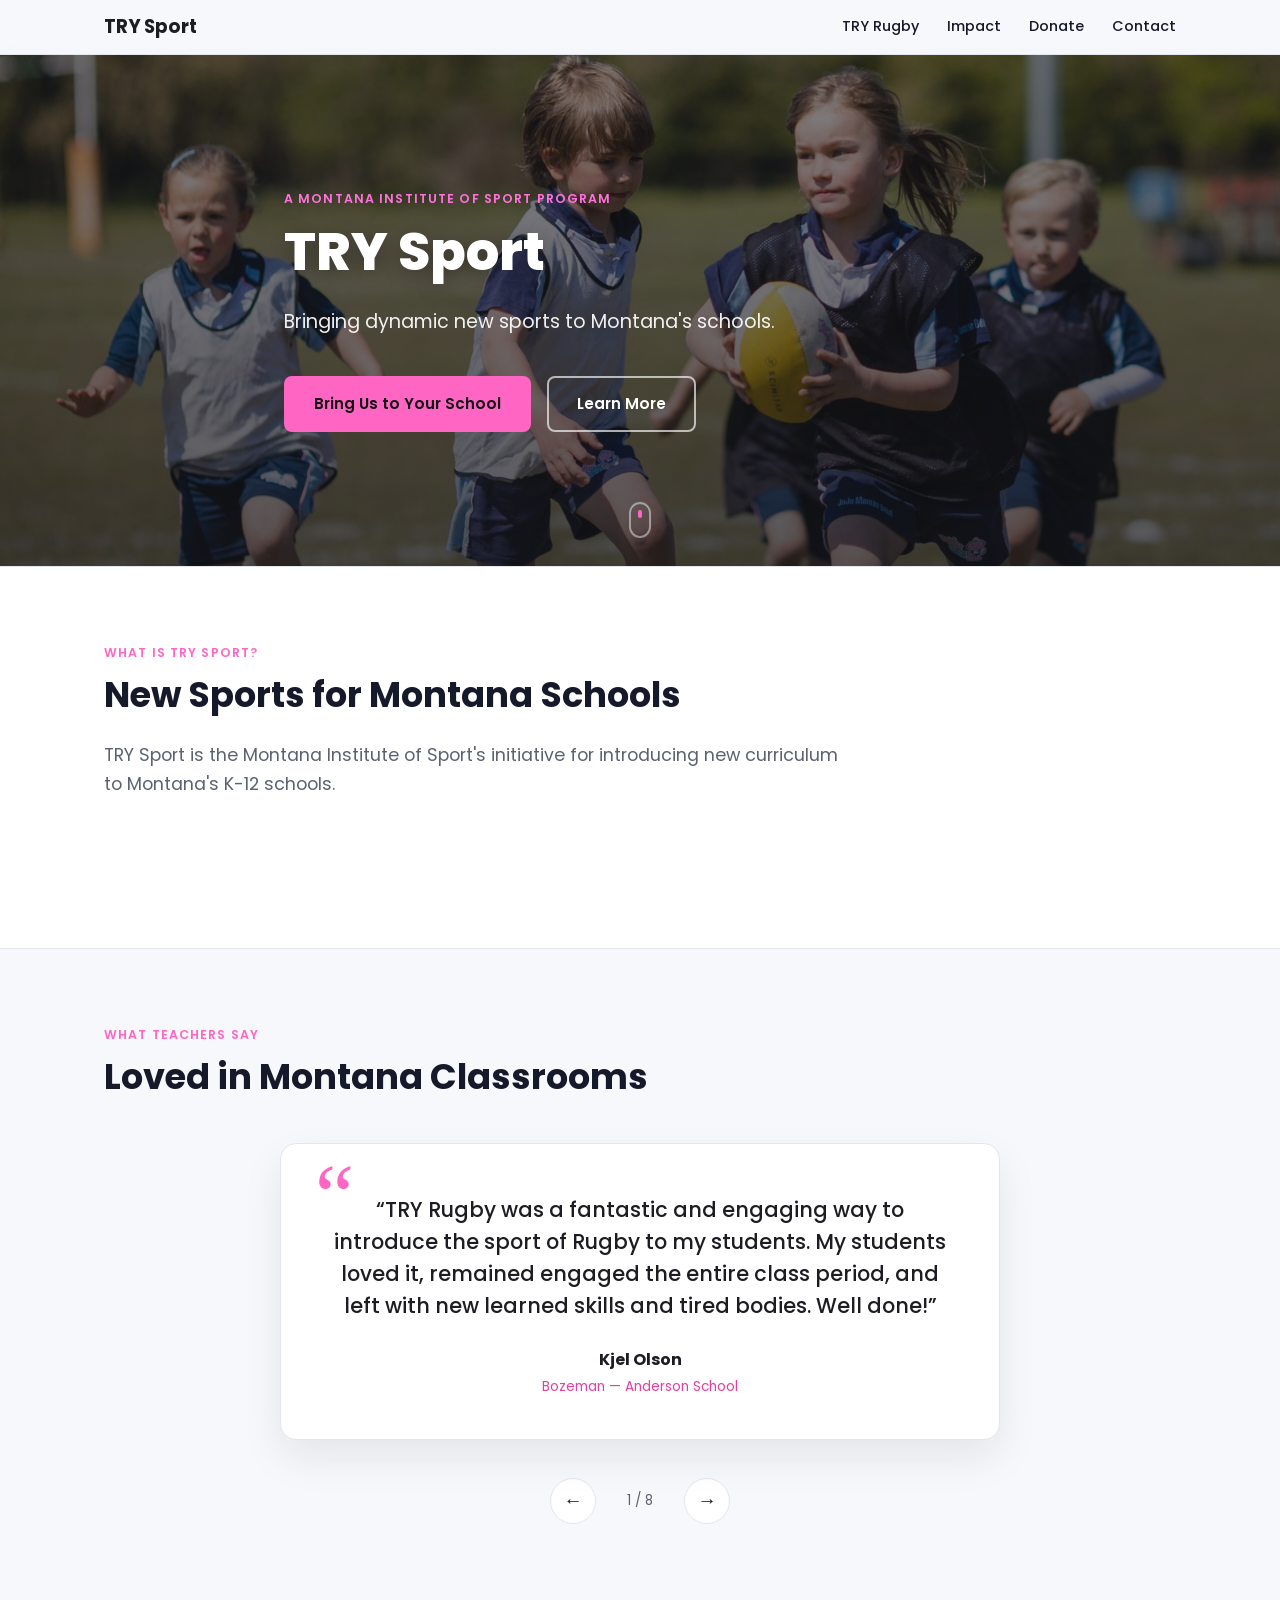
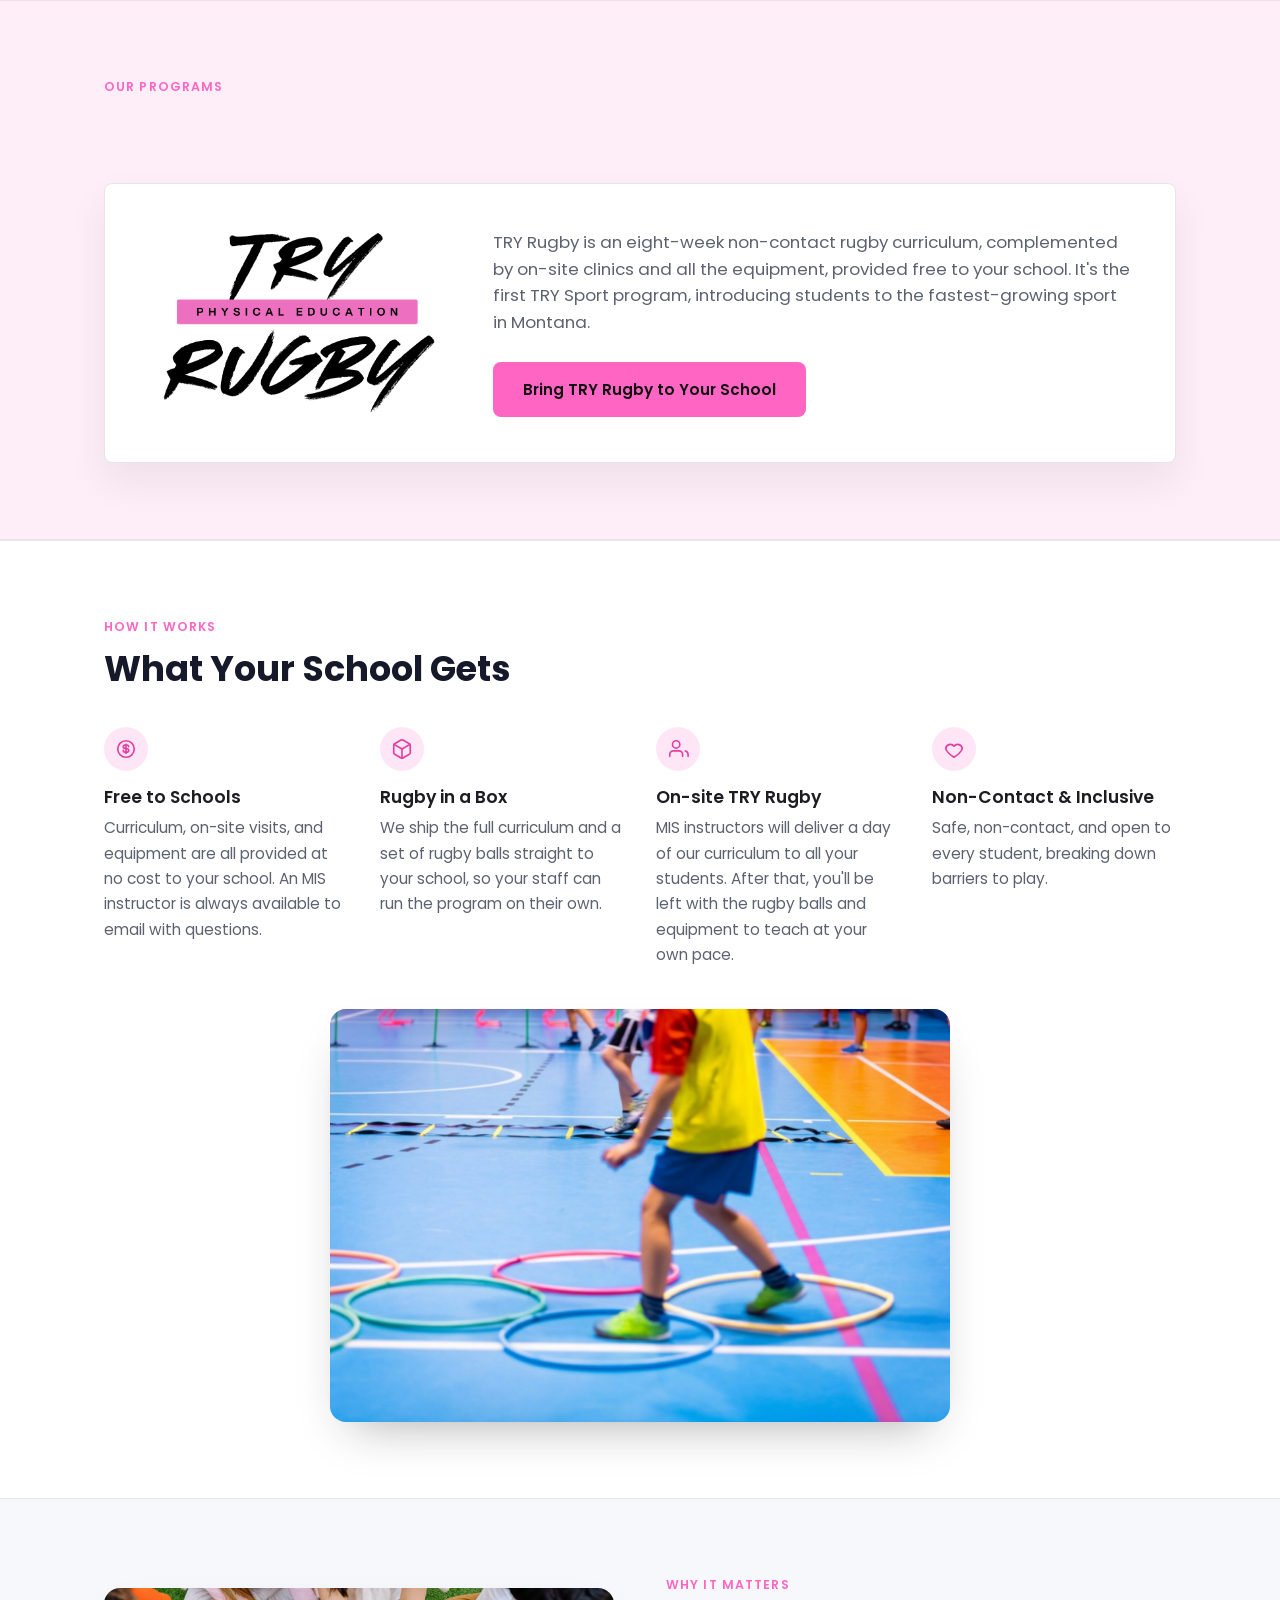
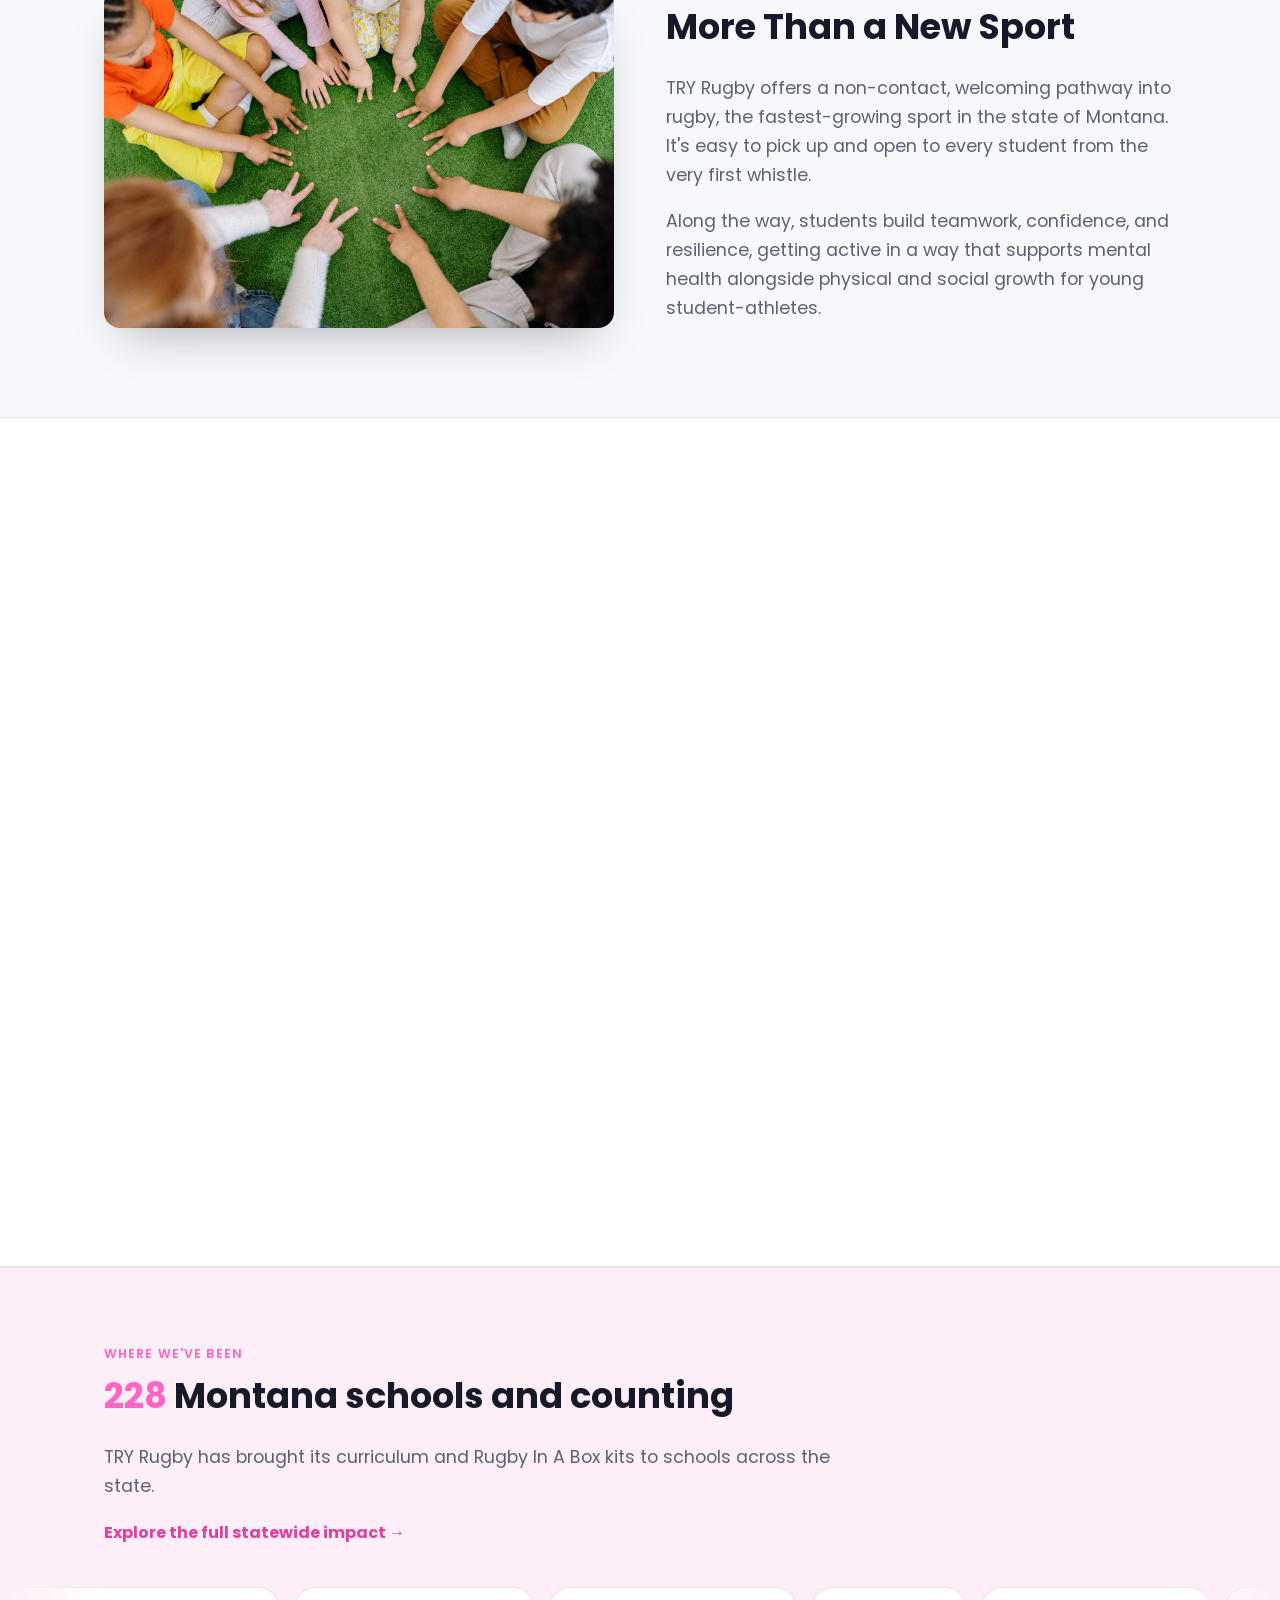
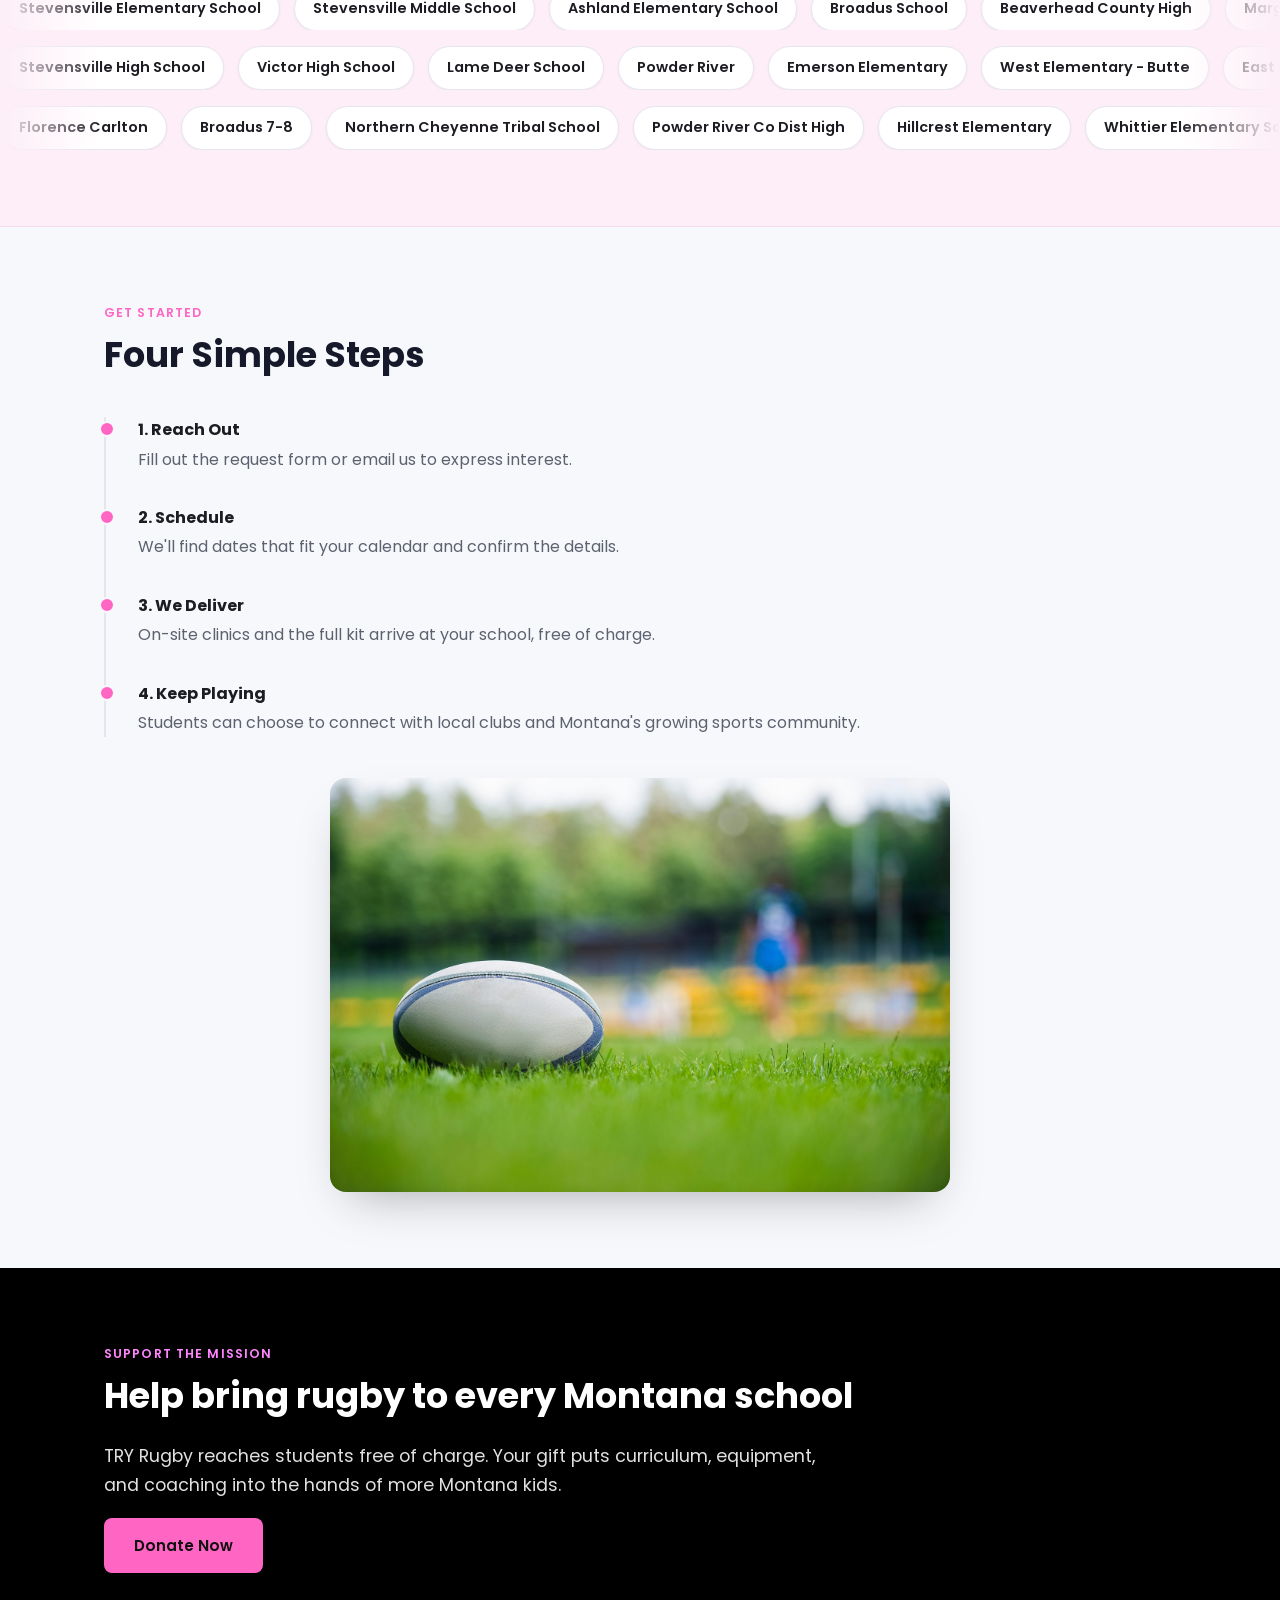
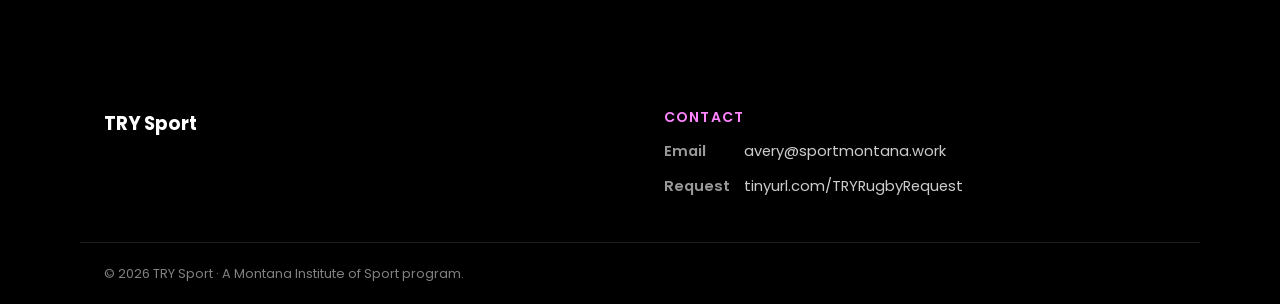
==== commit 5178d159: "Homepage: auto-scroll testimonials, slower one-way marquee, reword RIB - Testimonials carousel now a" ====
--- a/index.html
+++ b/index.html
@@ -4,9 +4,12 @@
 <meta charset="UTF-8">
 <meta name="viewport" content="width=device-width, initial-scale=1.0">
 <title>TRY Sport — A Montana Institute of Sport Program</title>
+<link rel="shortcut icon" href="/favicon.ico">
+<link rel="icon" href="/favicon.ico" sizes="any">
 <link rel="icon" href="/favicon.svg" type="image/svg+xml">
-<link rel="icon" href="/favicon-32.png" sizes="32x32" type="image/png">
+<link rel="icon" type="image/png" sizes="96x96" href="/favicon-96.png">
 <link rel="apple-touch-icon" href="/apple-touch-icon.png">
+<link rel="manifest" href="/site.webmanifest">
 <meta name="description" content="TRY Sport brings dynamic new sports to Montana schools — free curriculum, on-site clinics, and equipment provided.">
 
 <meta property="og:type" content="website">
@@ -158,7 +161,7 @@
             <svg viewBox="0 0 24 24" fill="none" stroke="currentColor" stroke-width="1.8" stroke-linecap="round" stroke-linejoin="round"><path d="M21 16V8a2 2 0 0 0-1-1.73l-7-4a2 2 0 0 0-2 0l-7 4A2 2 0 0 0 3 8v8a2 2 0 0 0 1 1.73l7 4a2 2 0 0 0 2 0l7-4A2 2 0 0 0 21 16z"/><path d="M3.27 6.96 12 12.01l8.73-5.05"/><path d="M12 22.08V12"/></svg>
           </span>
           <h3>Rugby in a Box</h3>
-          <p>We send the curriculum and rugby balls to your school, so you can run the curriculum on your own.</p>
+          <p>We ship the full curriculum and a set of rugby balls straight to your school, so your staff can run the program on their own.</p>
         </div>
         <div class="pillar reveal">
           <span class="icon-badge">
--- a/css/styles.css
+++ b/css/styles.css
@@ -411,12 +411,12 @@
   padding-right: 14px;
   will-change: transform;
   /* one consistent speed for every row */
-  animation: marquee-scroll 90s linear infinite;
-}
-/* same speed, just offset the starting position so the rows aren't in lockstep */
-.track-b { animation-delay: -15s; }
-.track-c { animation-delay: -30s; }
-.marquee-row.reverse .marquee-track { animation-direction: reverse; }
+  animation: marquee-scroll 200s linear infinite;
+}
+/* same speed and direction, just offset the starting position so the rows aren't in lockstep */
+.track-b { animation-delay: -40s; }
+.track-c { animation-delay: -80s; }
+.marquee-row.reverse .marquee-track { animation-direction: normal; }
 @keyframes marquee-scroll { from { transform: translateX(0); } to { transform: translateX(-50%); } }
 .marquee:hover .marquee-track { animation-play-state: paused; }
 
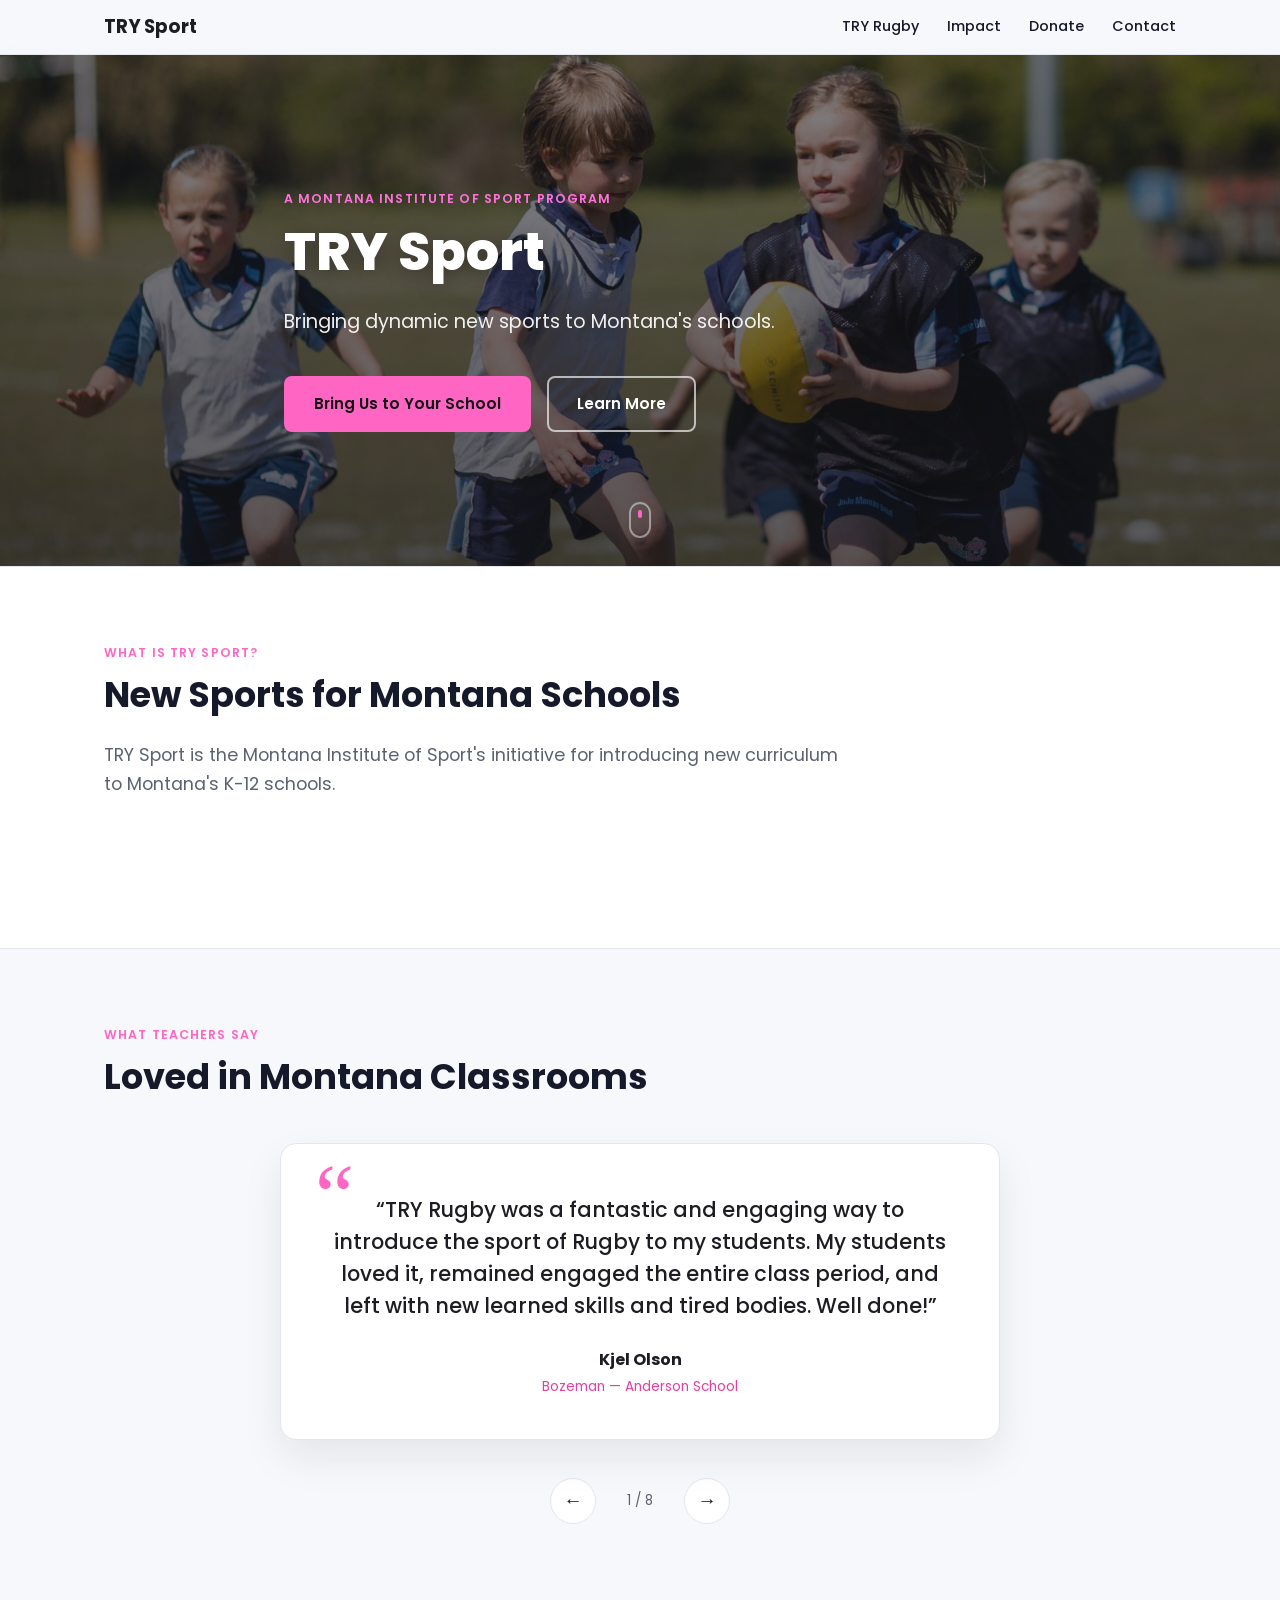
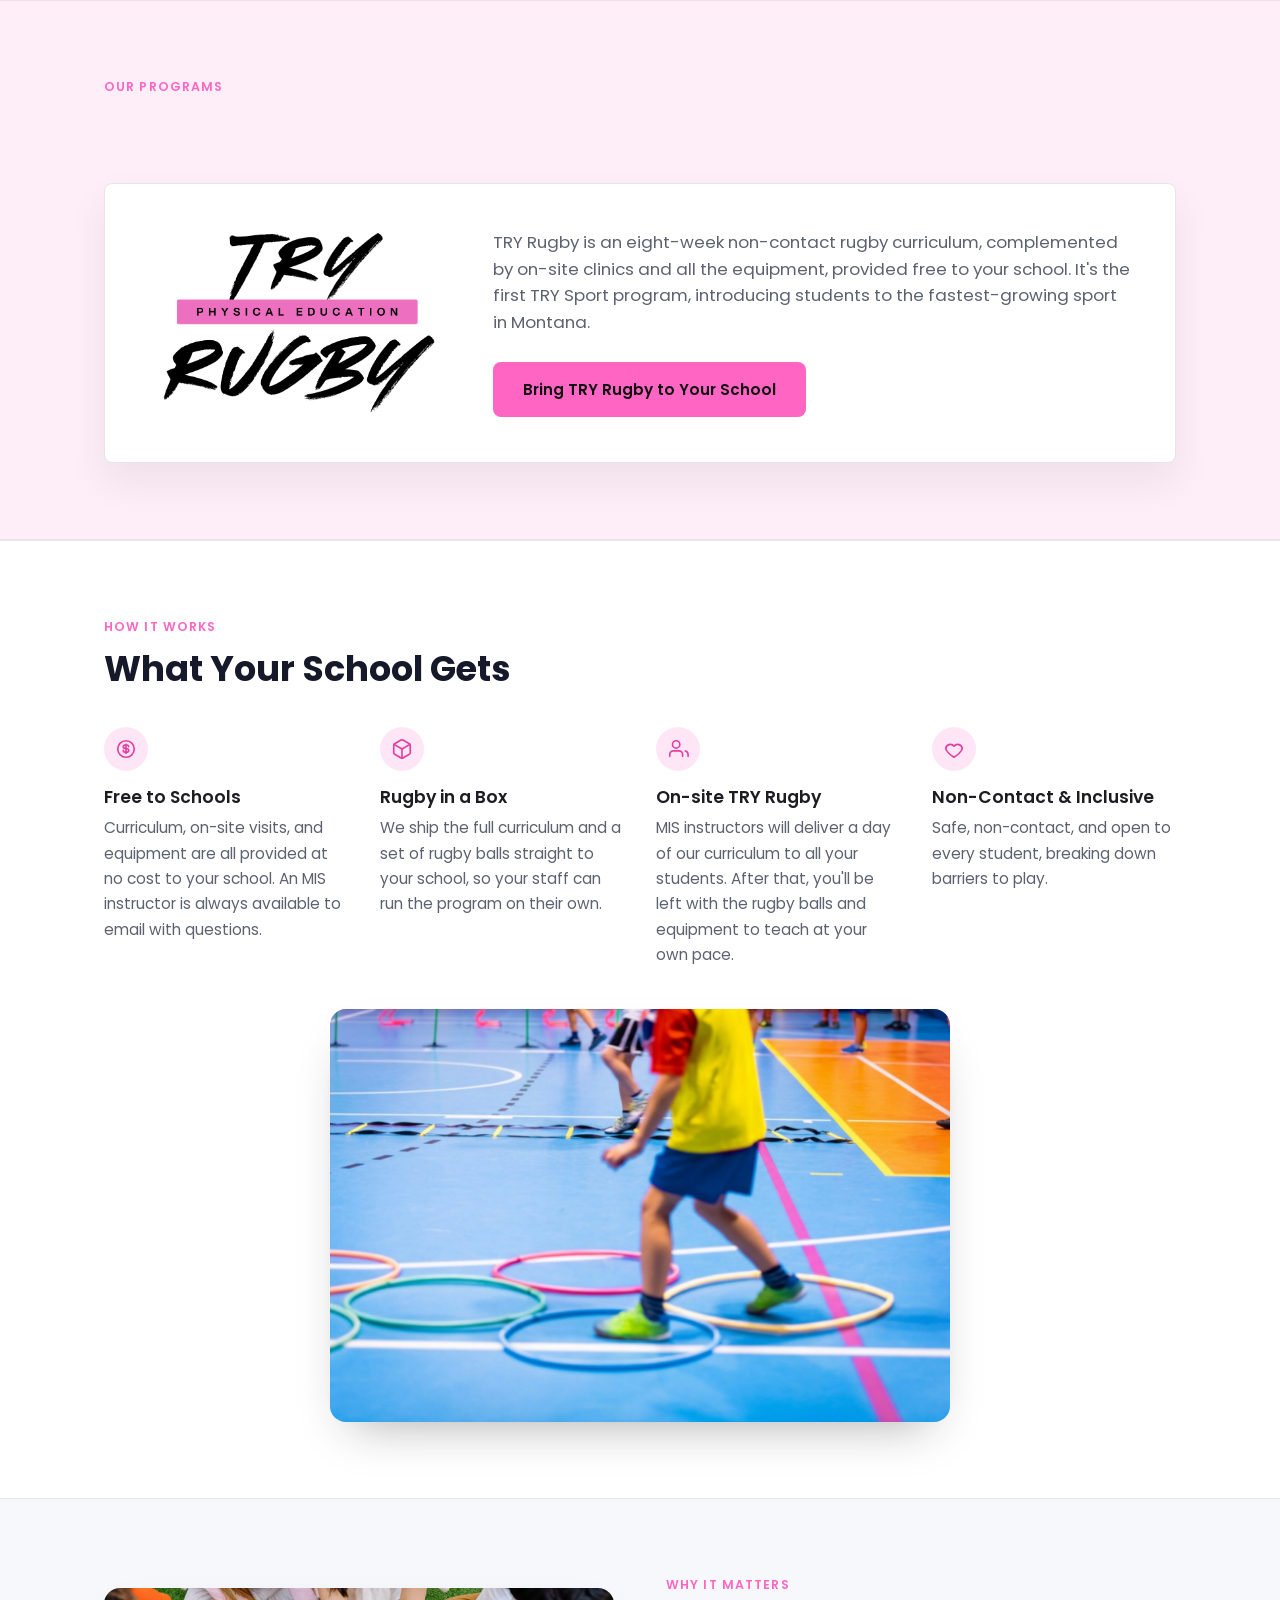
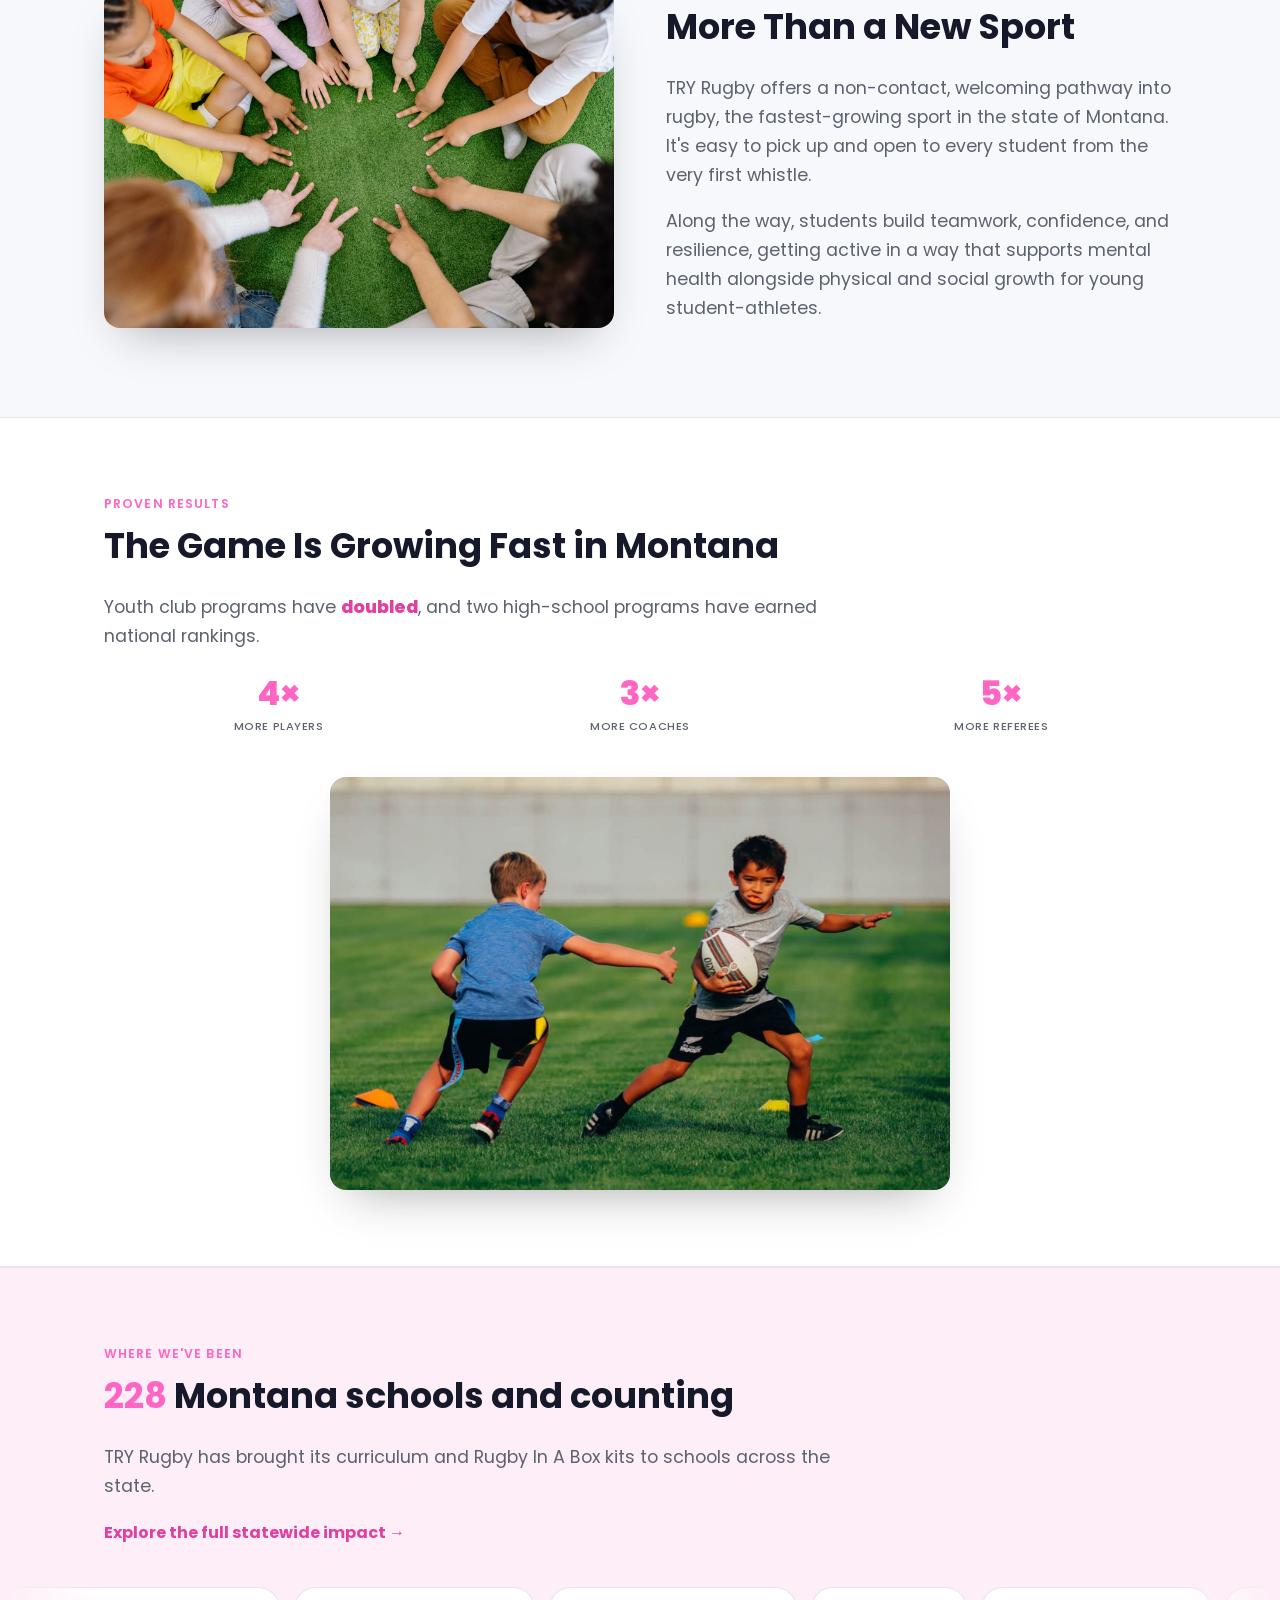
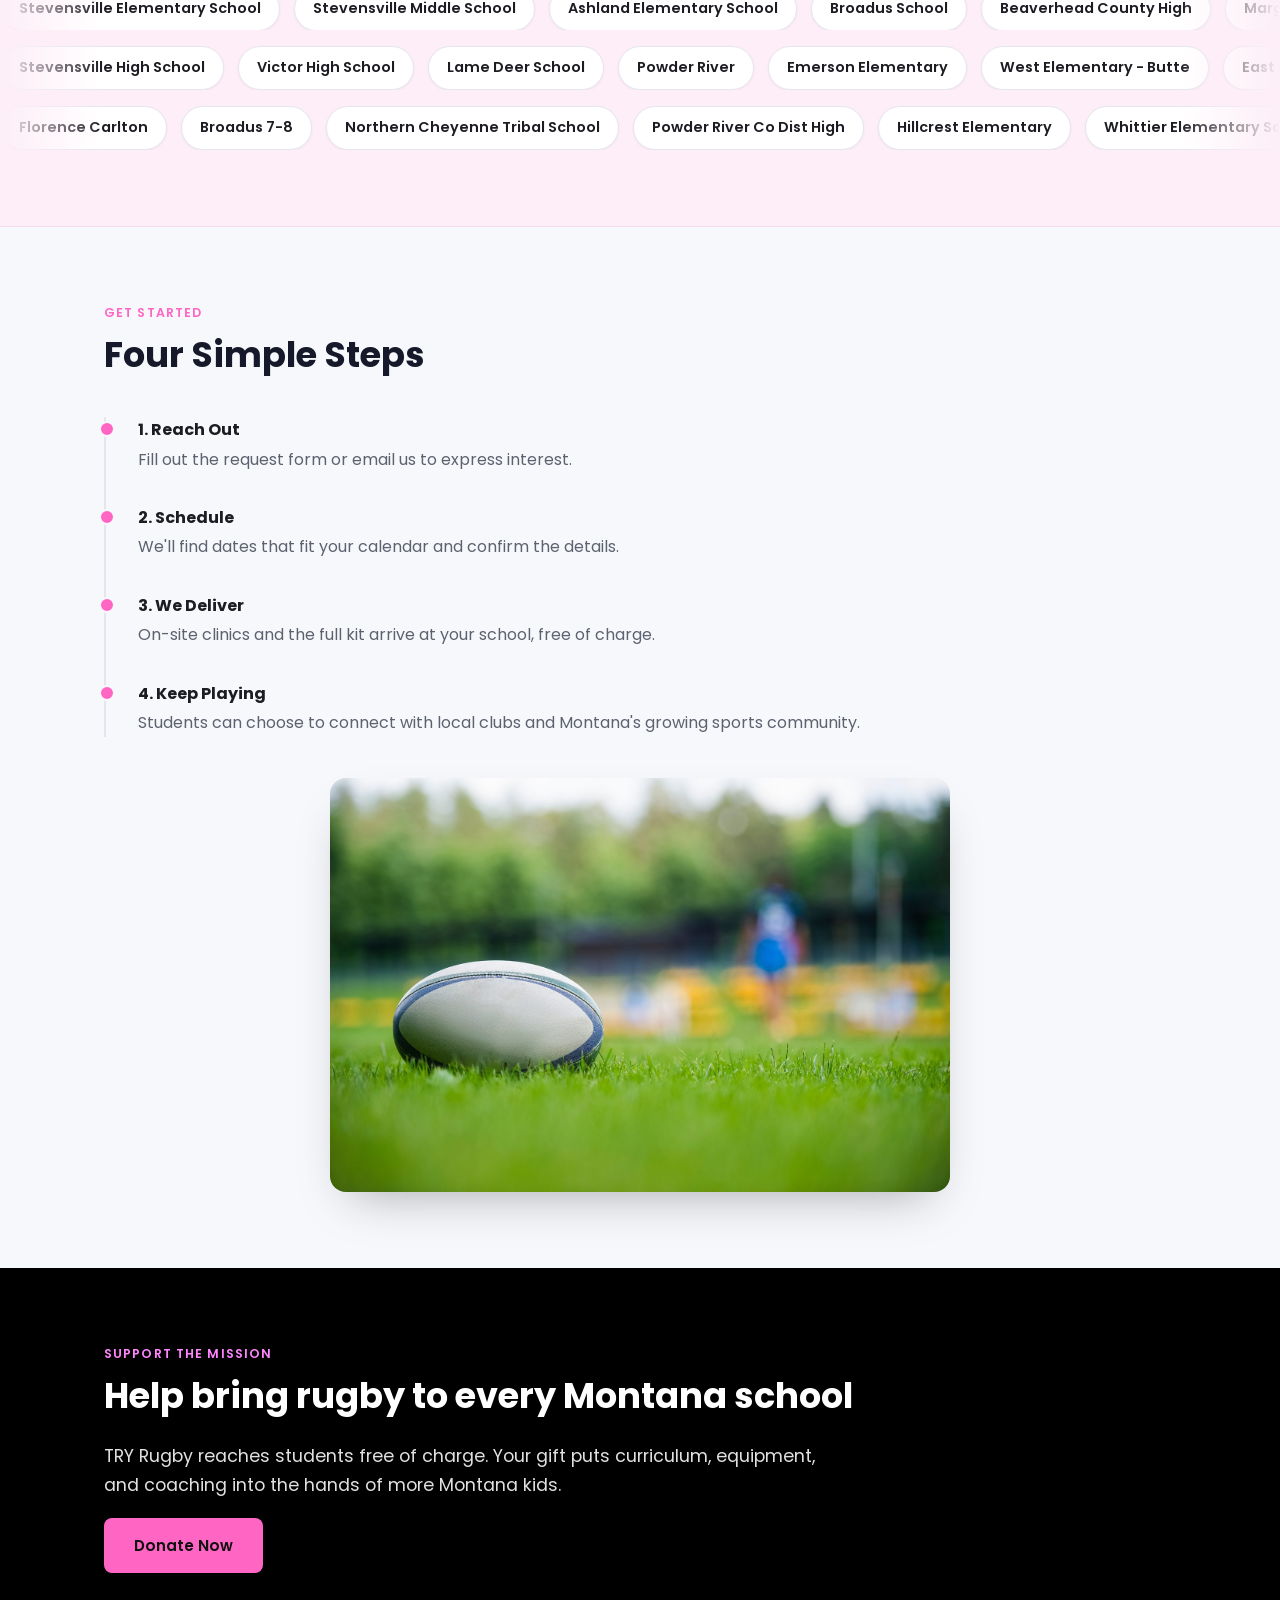
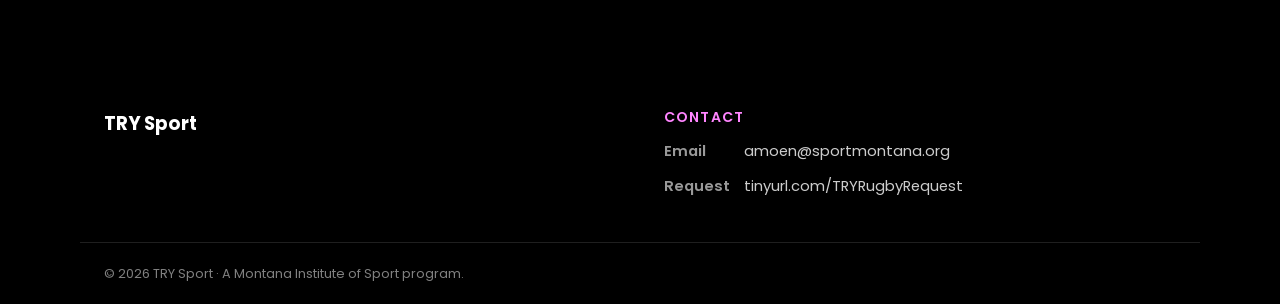
==== commit fb0f84c3: "Update contact email to amoen@sportmontana.org Co-Authored-By: Claude Opus 4.8 <noreply@anthropic.co" ====
--- a/index.html
+++ b/index.html
@@ -65,7 +65,7 @@
       <h2 class="reveal">New Sports for Montana Schools</h2>
       <p class="lede reveal">TRY Sport is the Montana Institute of Sport's initiative for introducing new curriculum to Montana's K-12 schools.</p>
       <div class="actions reveal">
-        <a class="btn btn-primary" href="mailto:avery@sportmontana.work">Contact Us</a>
+        <a class="btn btn-primary" href="mailto:amoen@sportmontana.org">Contact Us</a>
       </div>
     </div>
   </section>
@@ -271,7 +271,7 @@
     <div class="footer-contact">
       <h3>Contact</h3>
       <dl>
-        <div><dt>Email</dt><dd><a href="mailto:avery@sportmontana.work">avery@sportmontana.work</a></dd></div>
+        <div><dt>Email</dt><dd><a href="mailto:amoen@sportmontana.org">amoen@sportmontana.org</a></dd></div>
         <div><dt>Request</dt><dd><a href="https://tinyurl.com/TRYRugbyRequest">tinyurl.com/TRYRugbyRequest</a></dd></div>
       </dl>
     </div>
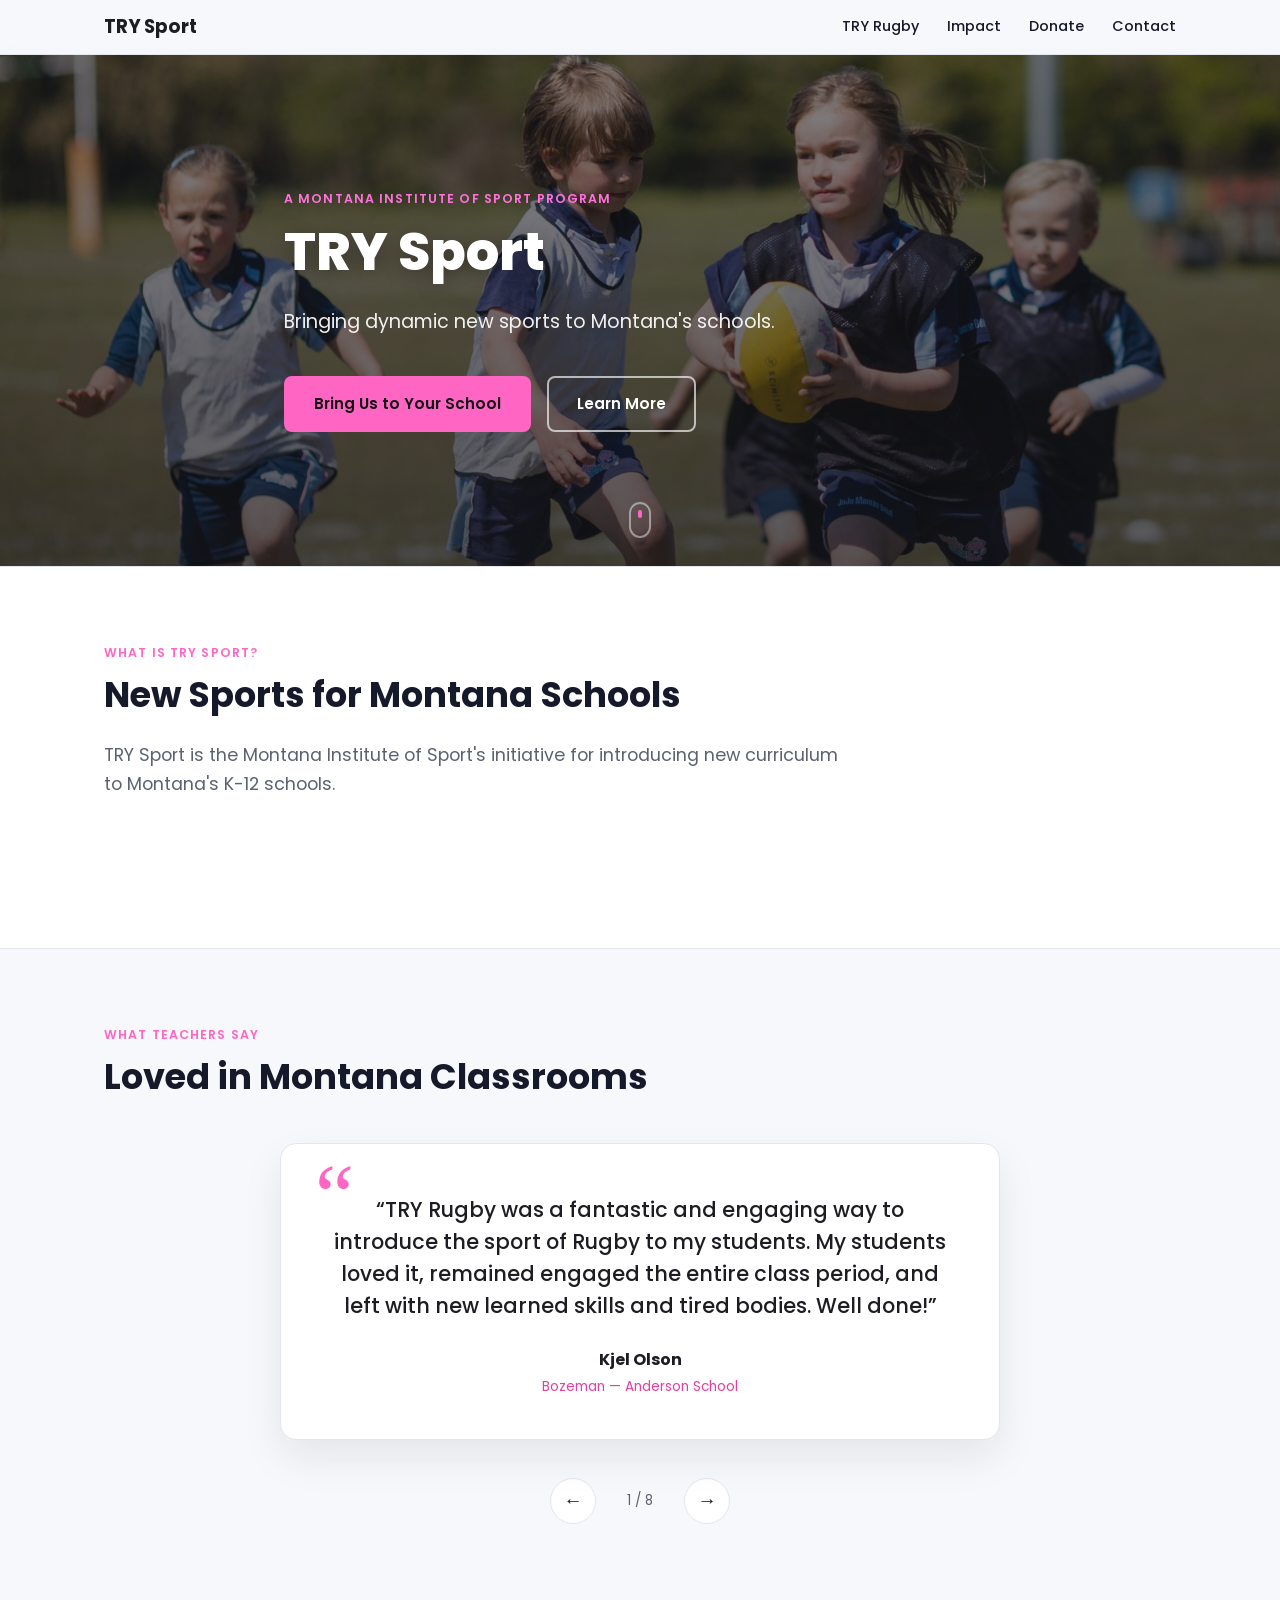
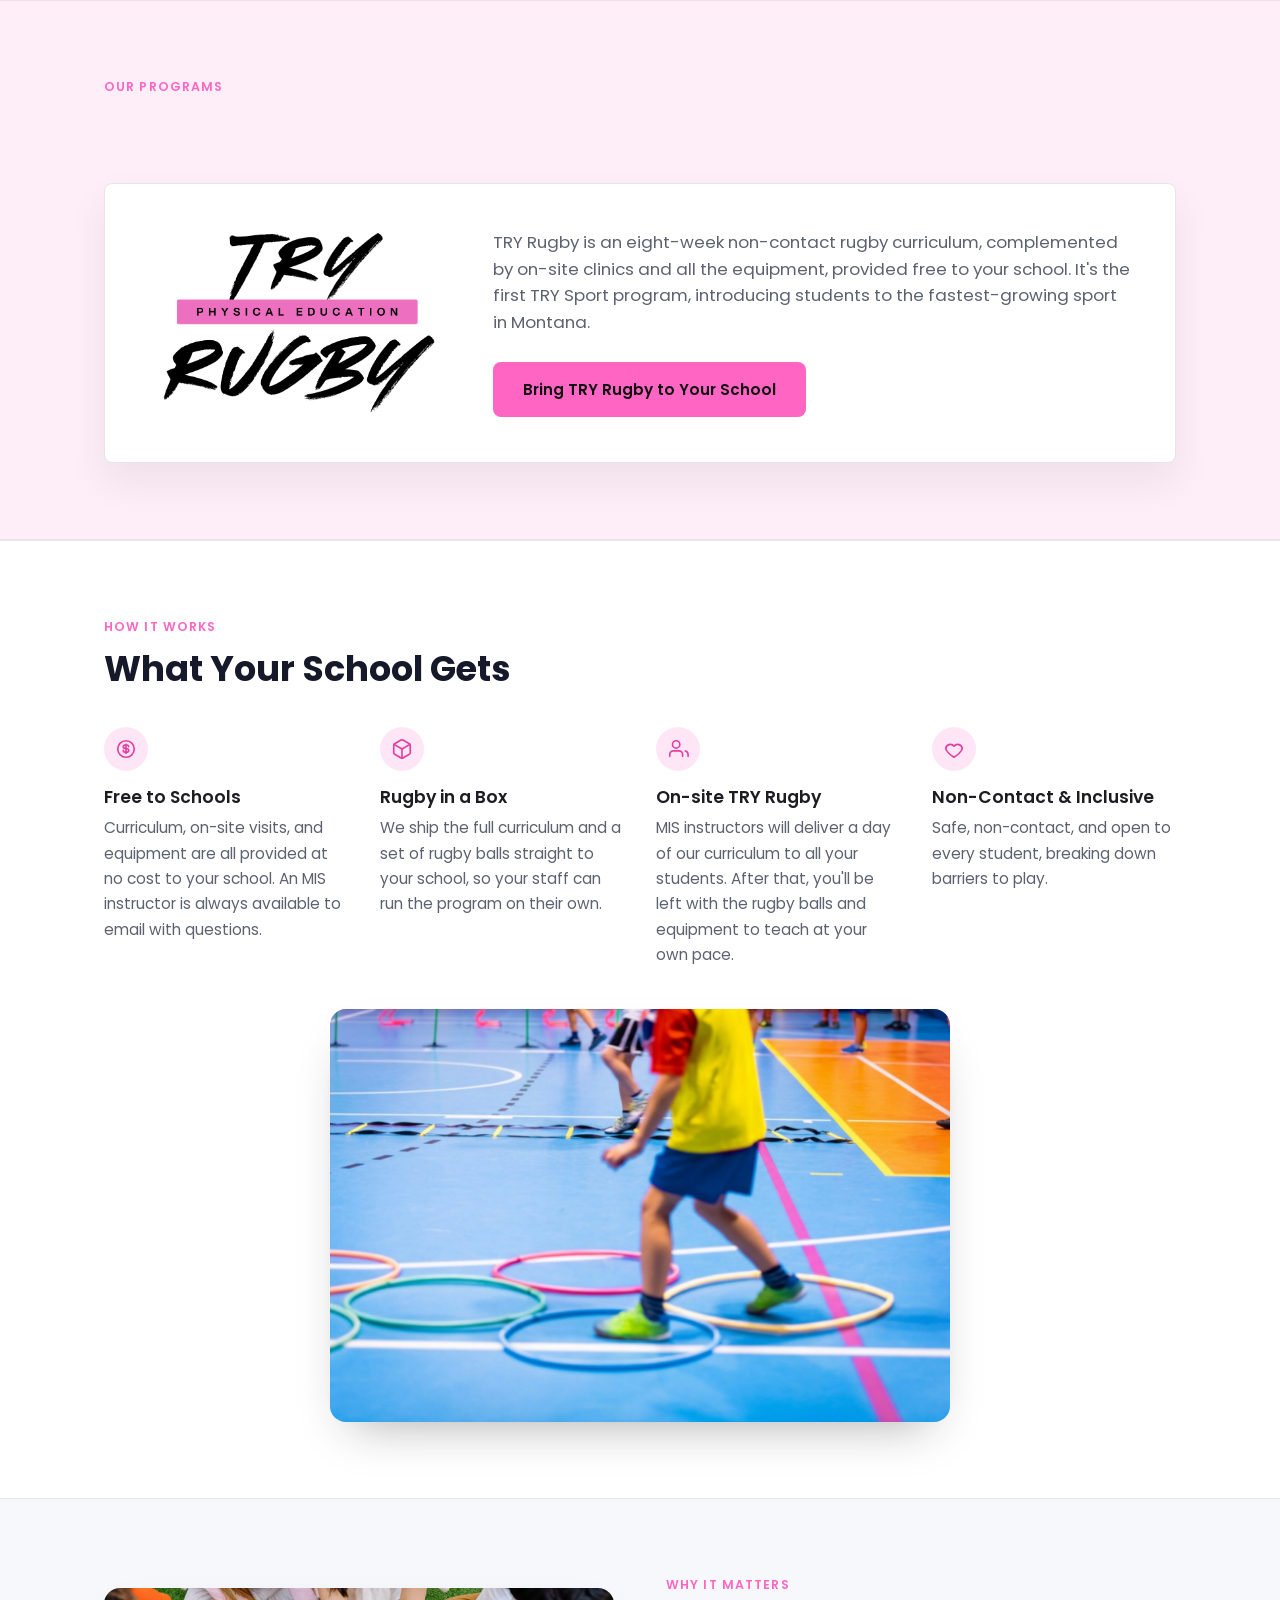
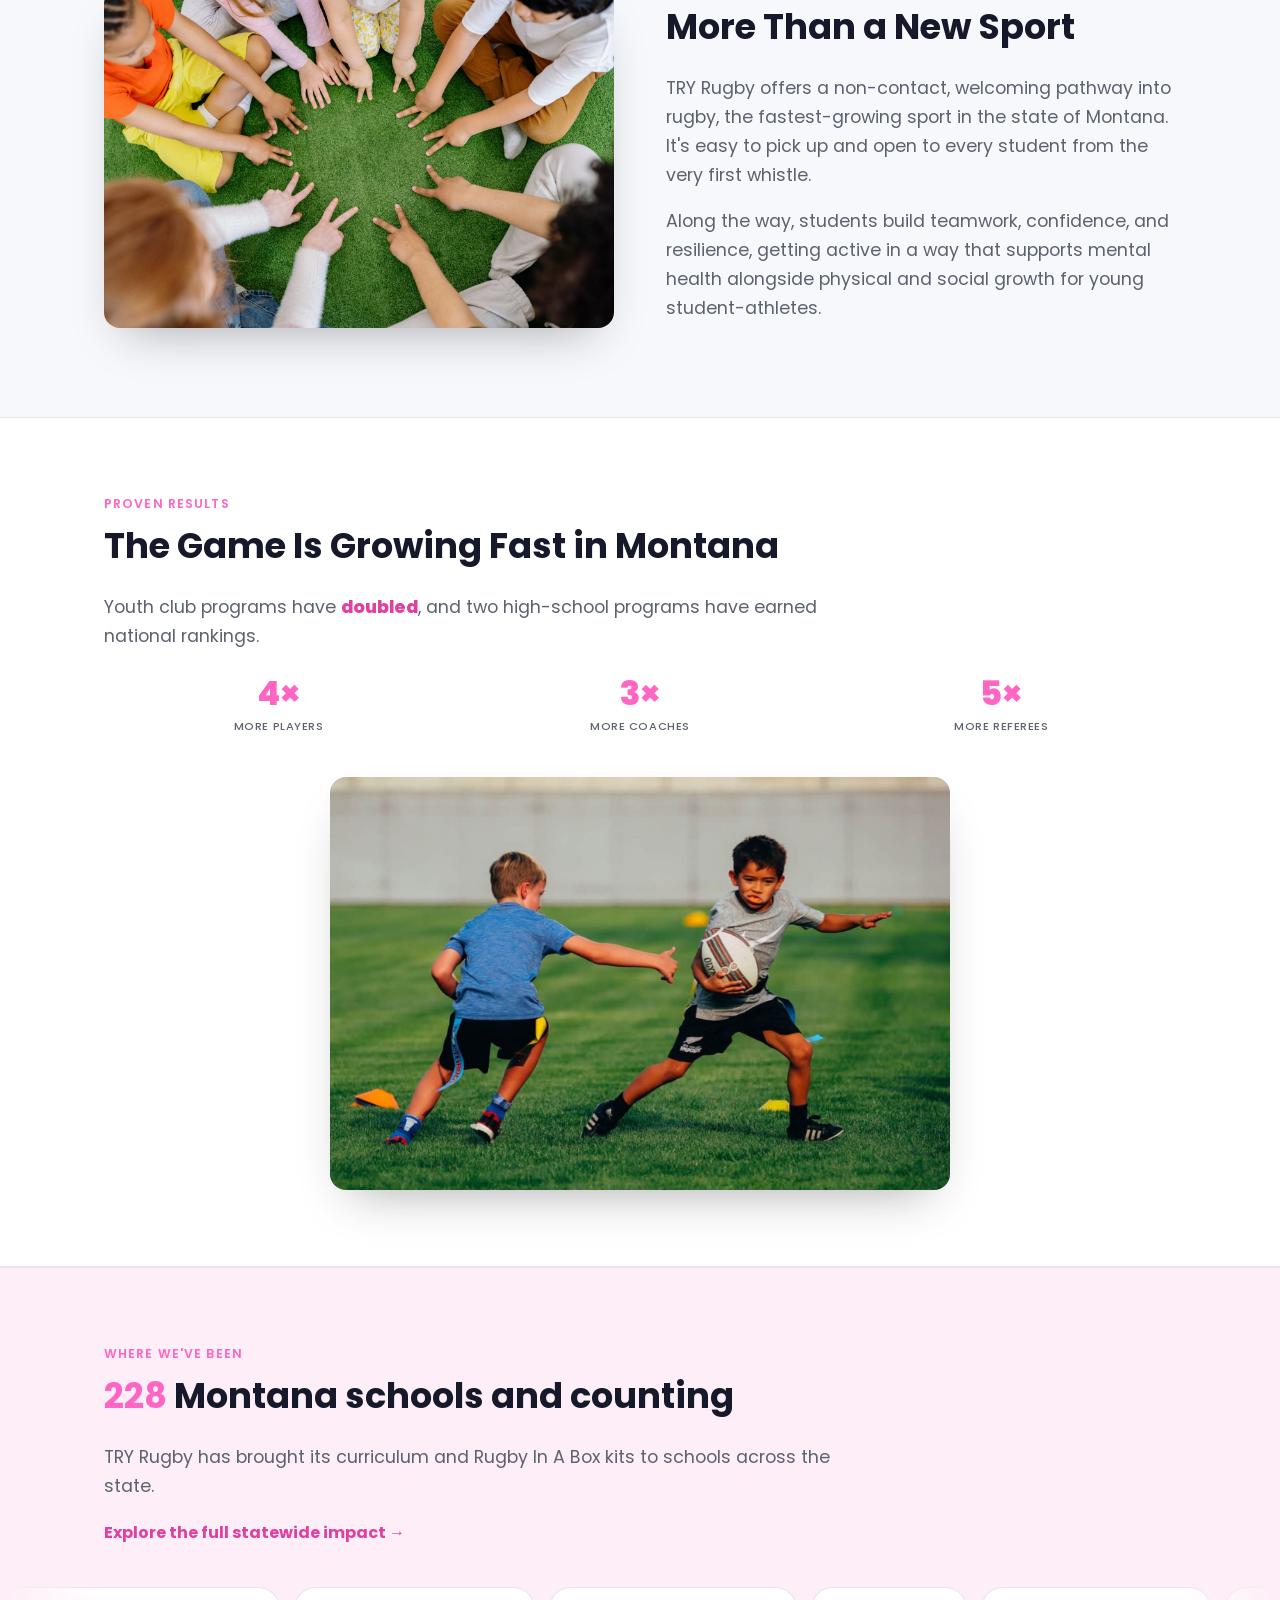
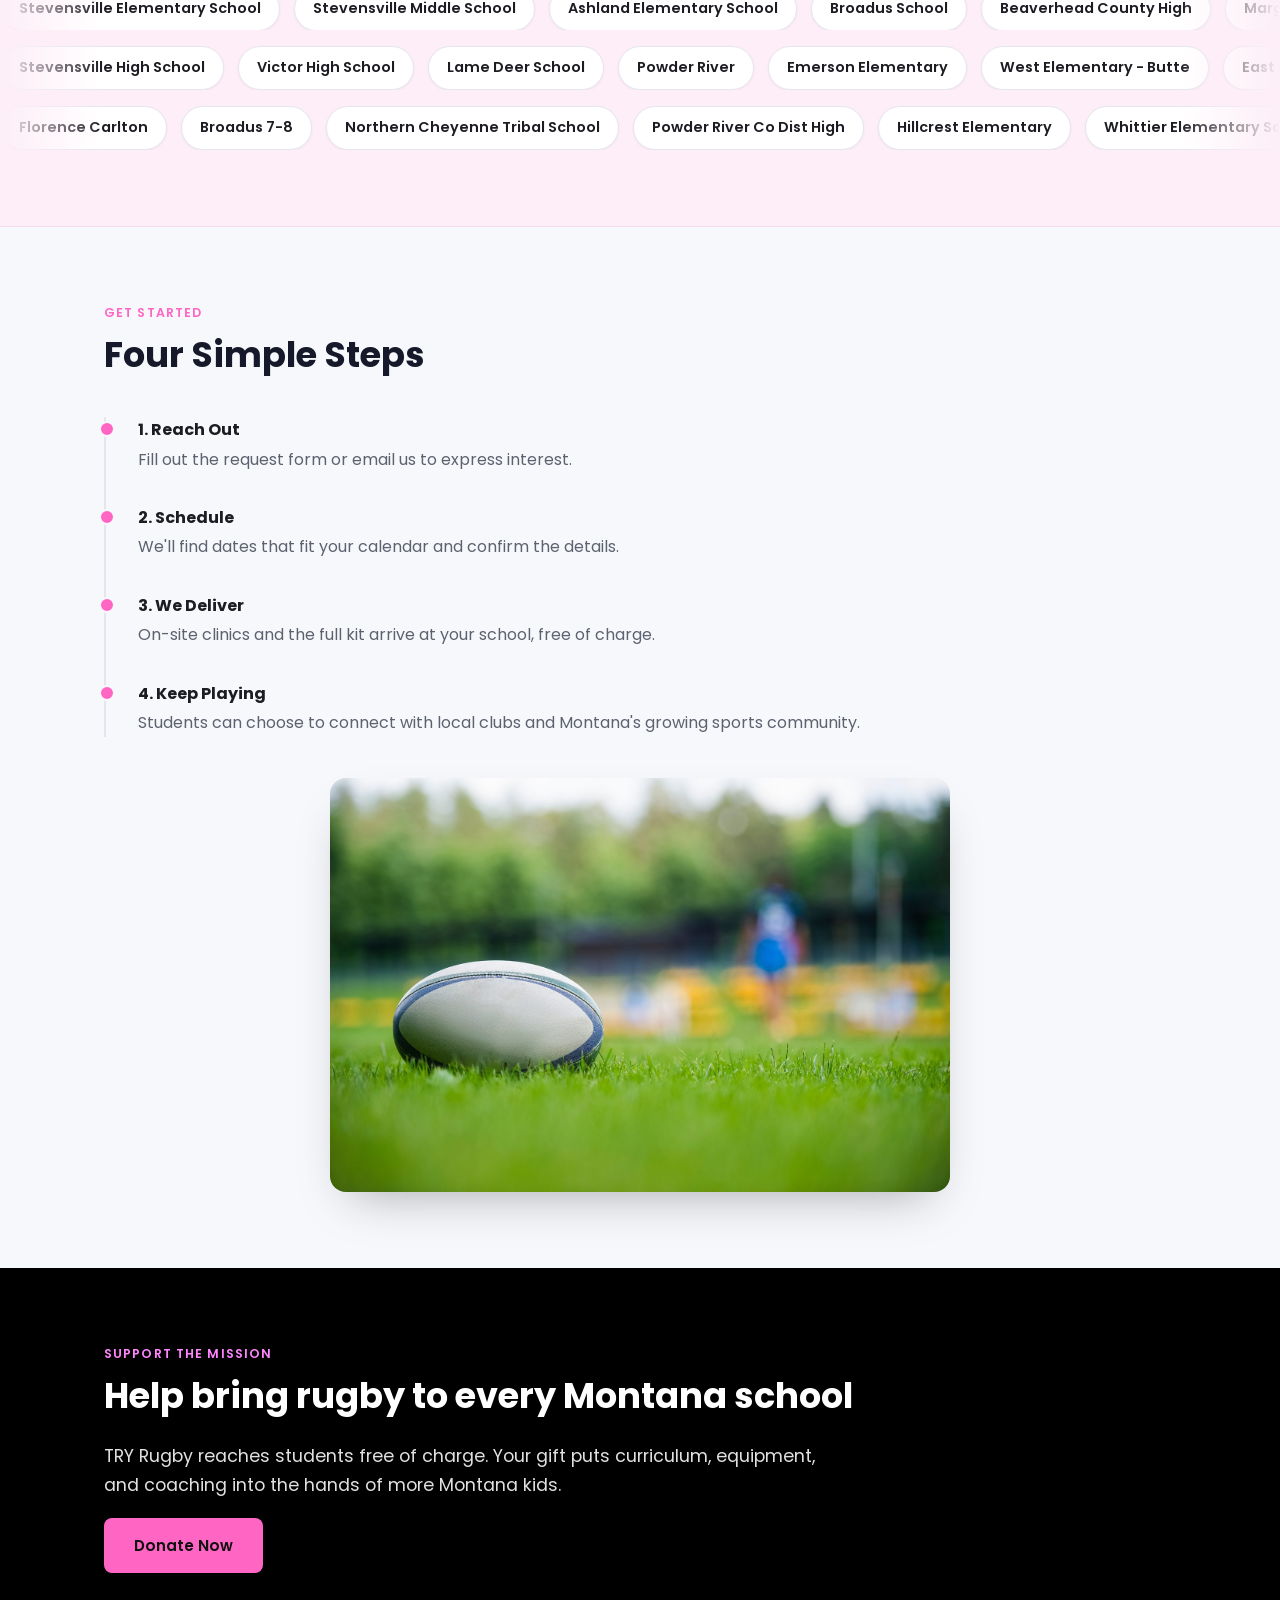
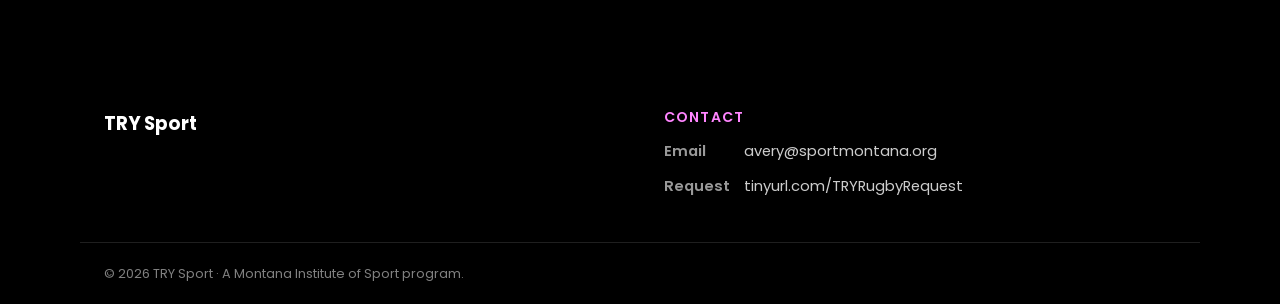
==== commit ce81f22b: "Correct contact email to avery@sportmontana.org Co-Authored-By: Claude Opus 4.8 <noreply@anthropic.c" ====
--- a/index.html
+++ b/index.html
@@ -65,7 +65,7 @@
       <h2 class="reveal">New Sports for Montana Schools</h2>
       <p class="lede reveal">TRY Sport is the Montana Institute of Sport's initiative for introducing new curriculum to Montana's K-12 schools.</p>
       <div class="actions reveal">
-        <a class="btn btn-primary" href="mailto:amoen@sportmontana.org">Contact Us</a>
+        <a class="btn btn-primary" href="mailto:avery@sportmontana.org">Contact Us</a>
       </div>
     </div>
   </section>
@@ -271,7 +271,7 @@
     <div class="footer-contact">
       <h3>Contact</h3>
       <dl>
-        <div><dt>Email</dt><dd><a href="mailto:amoen@sportmontana.org">amoen@sportmontana.org</a></dd></div>
+        <div><dt>Email</dt><dd><a href="mailto:avery@sportmontana.org">avery@sportmontana.org</a></dd></div>
         <div><dt>Request</dt><dd><a href="https://tinyurl.com/TRYRugbyRequest">tinyurl.com/TRYRugbyRequest</a></dd></div>
       </dl>
     </div>
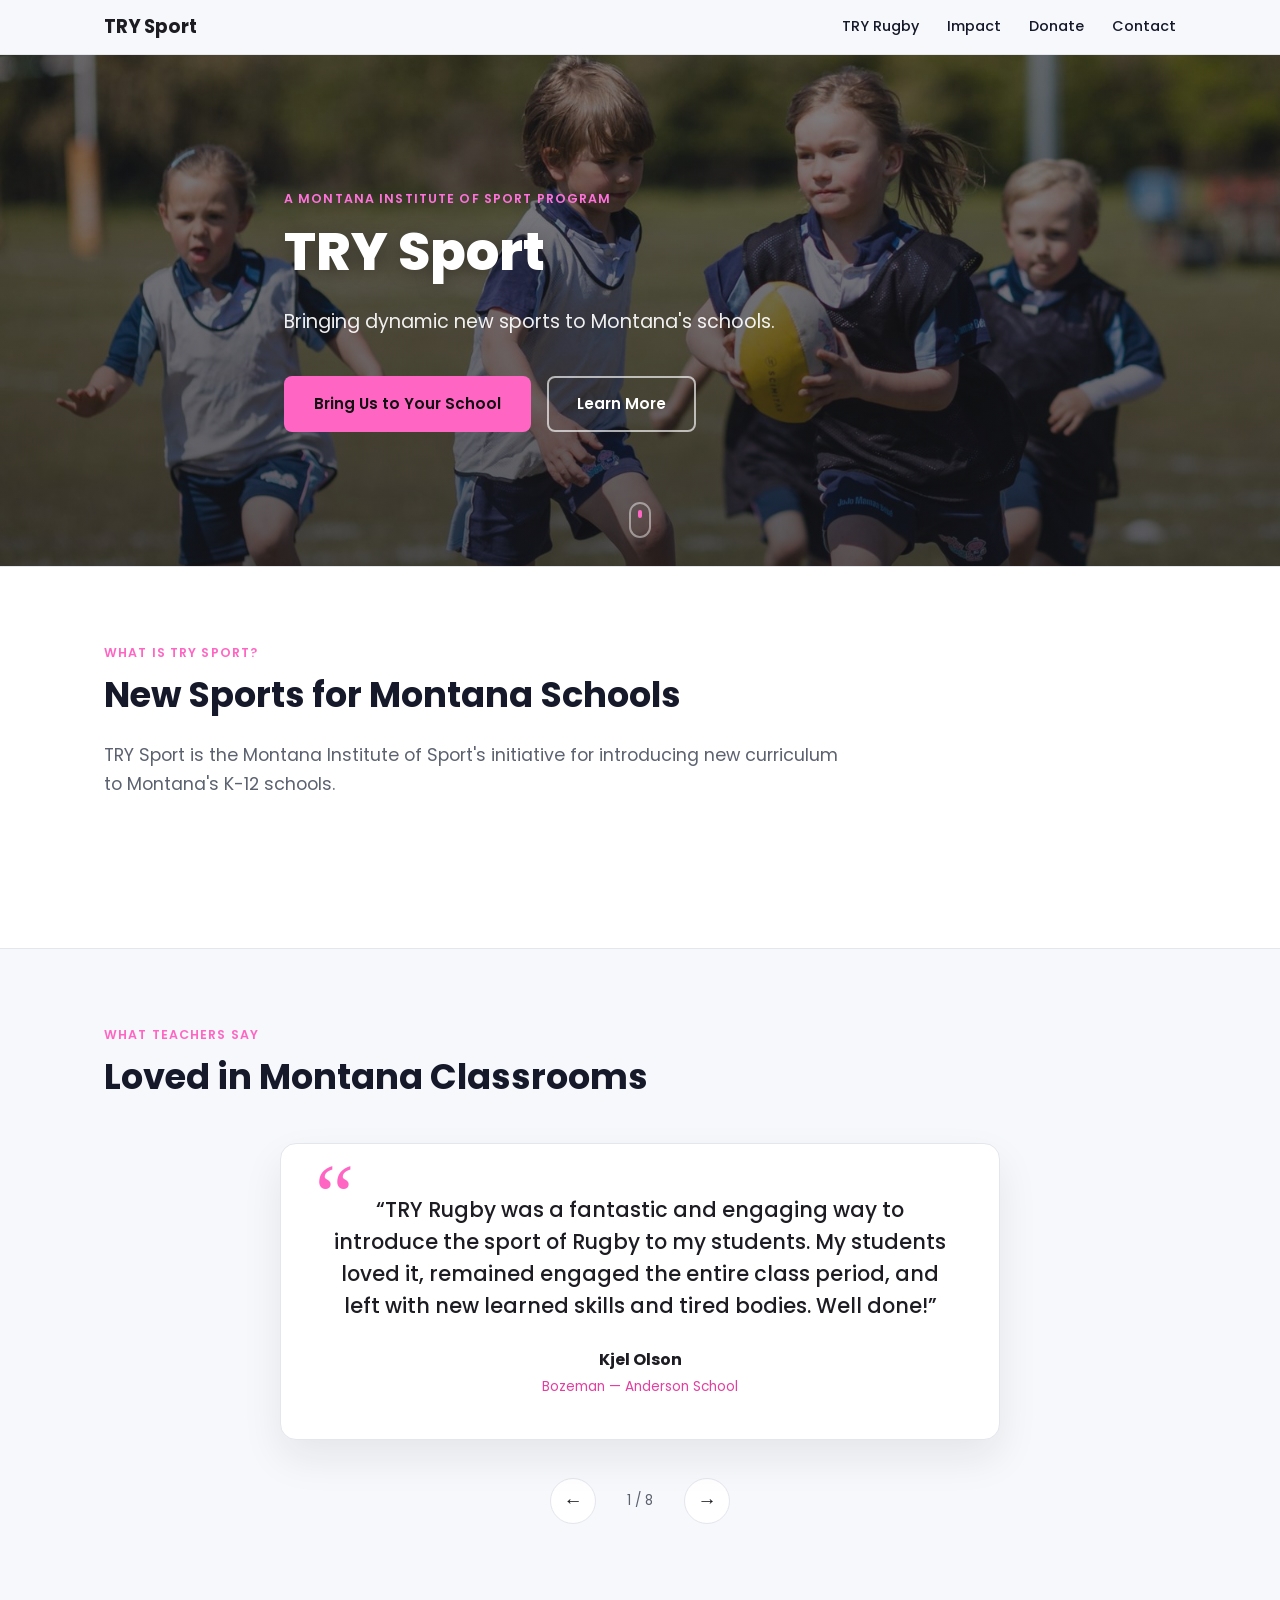
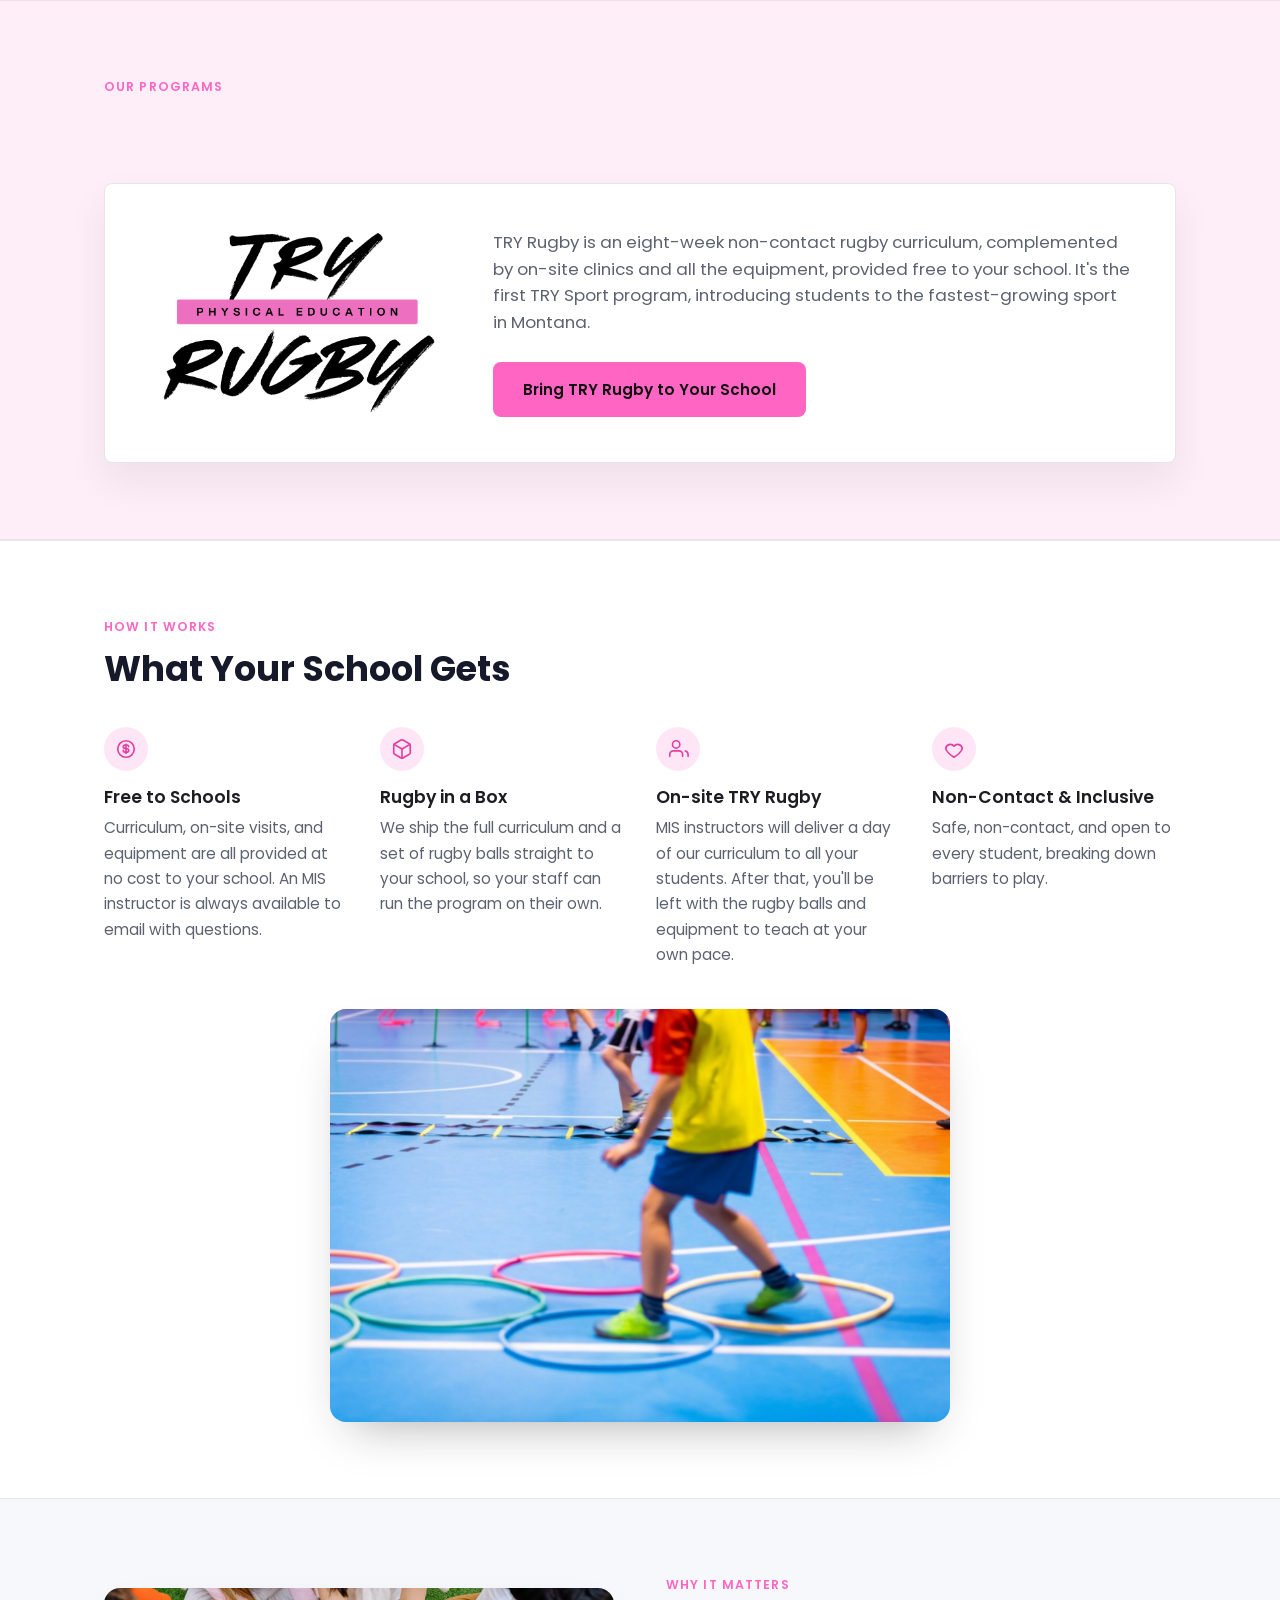
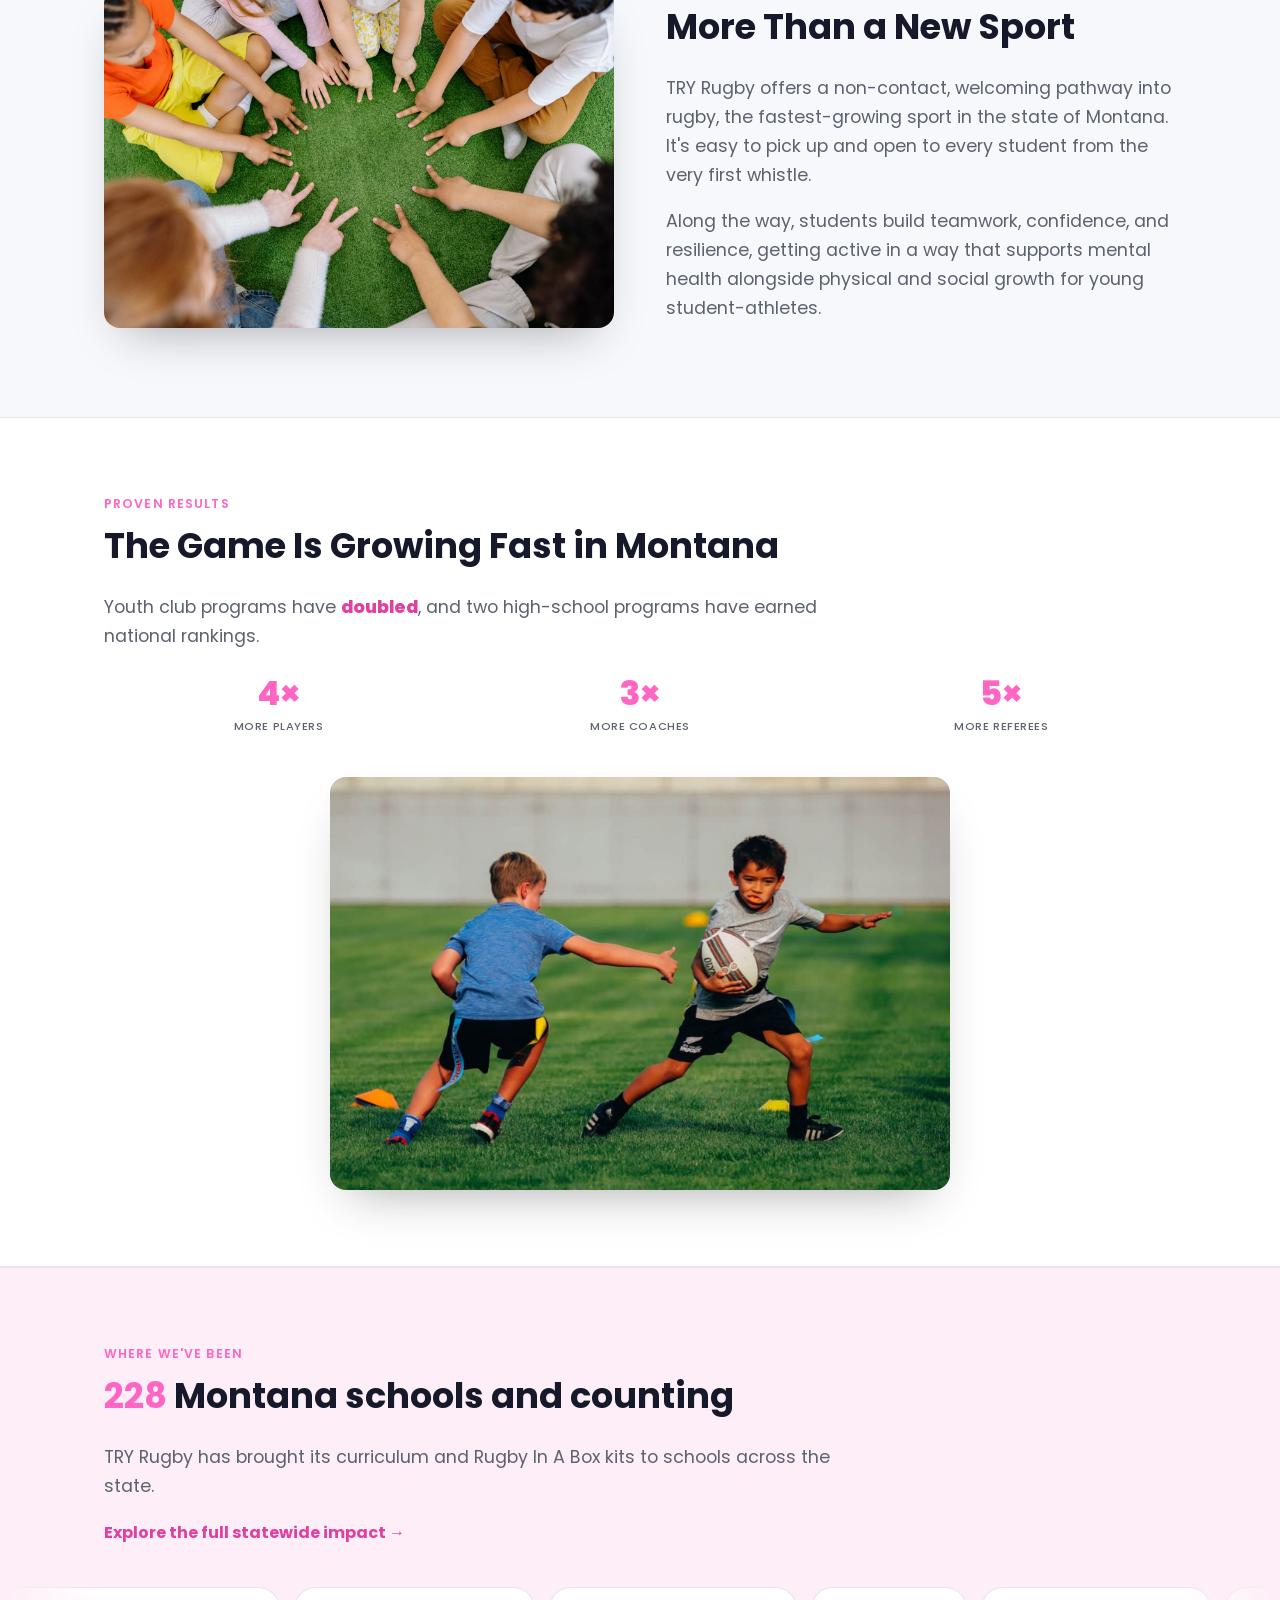
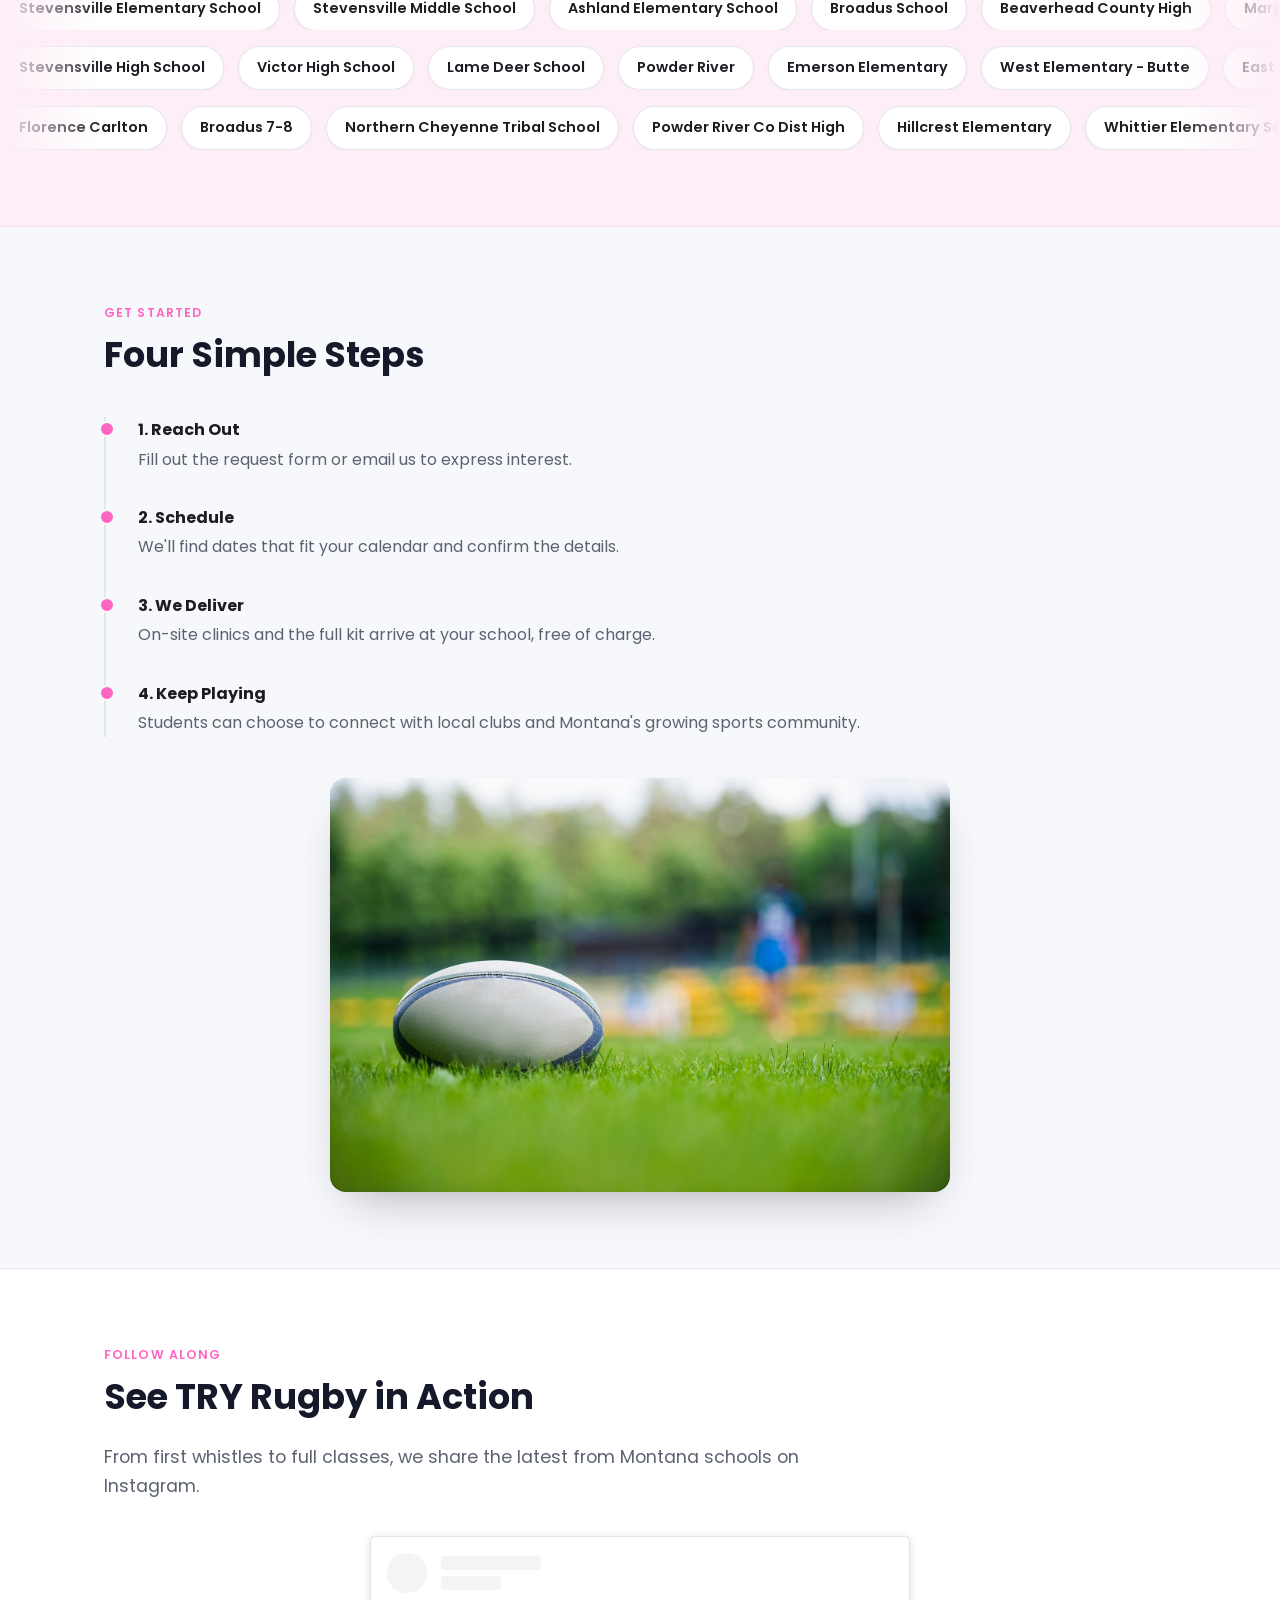
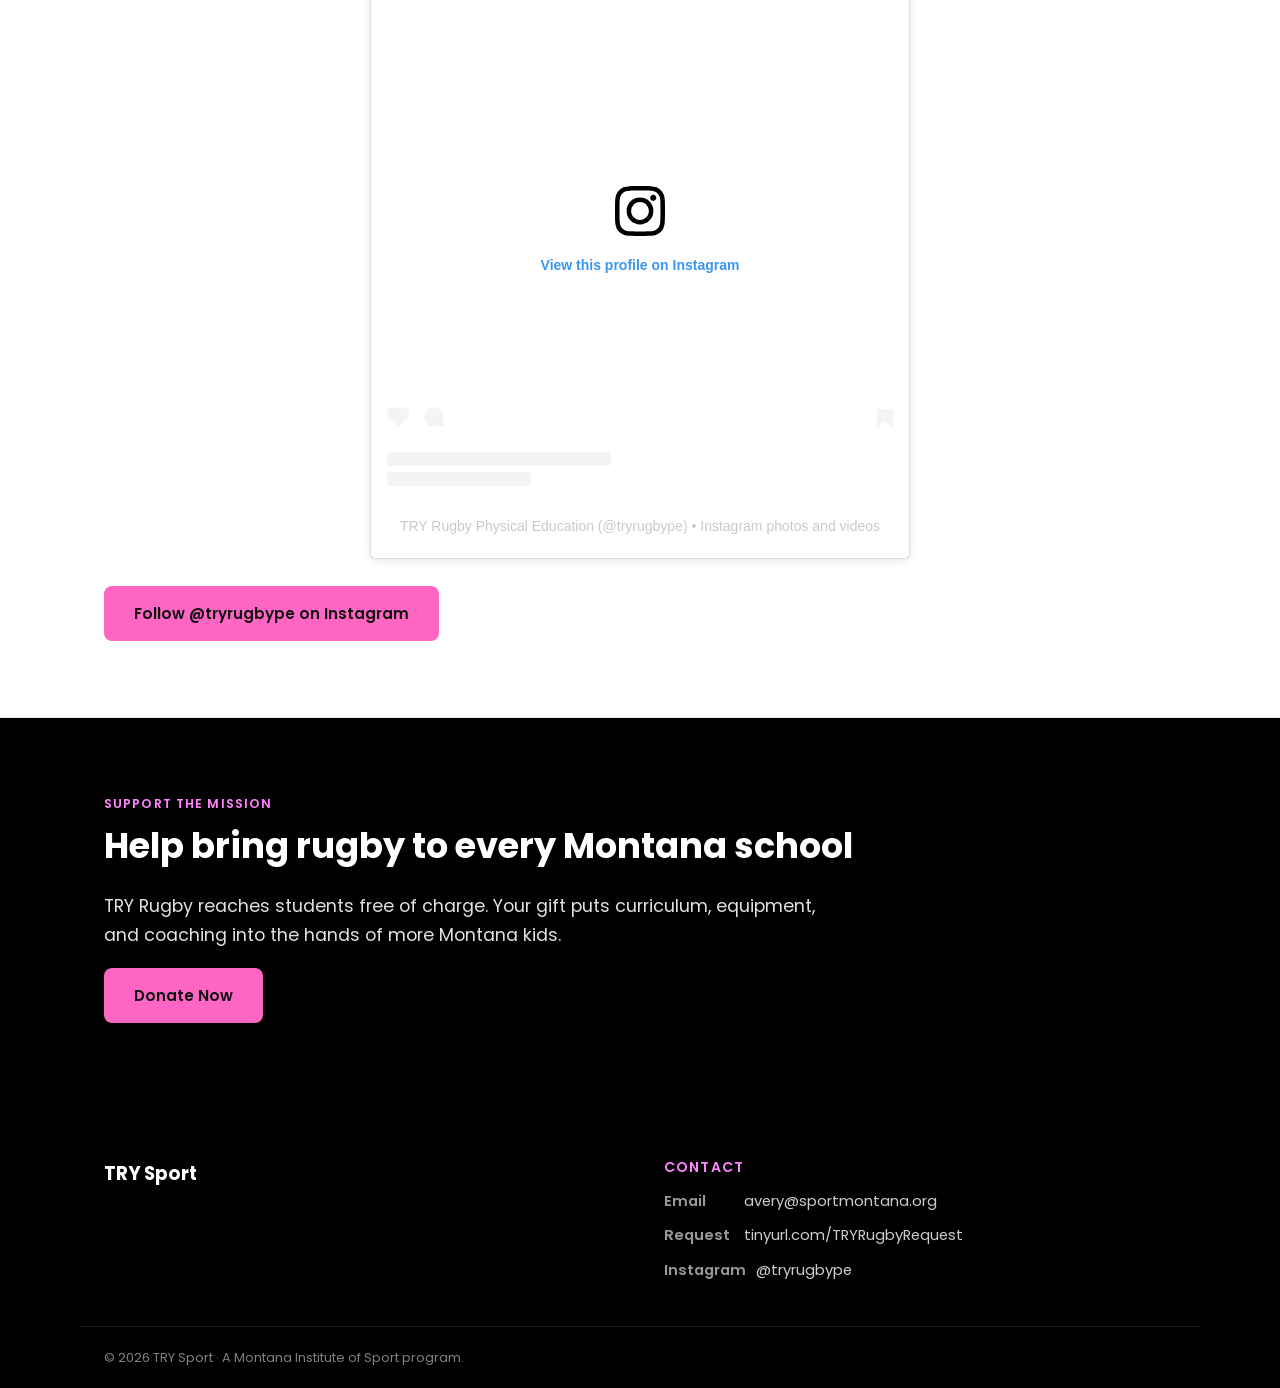
==== commit ca90b422: "Add Instagram (@tryrugbype) section to homepage Official Instagram profile embed in a new 'Follow Al" ====
--- a/index.html
+++ b/index.html
@@ -4,6 +4,14 @@
 <meta charset="UTF-8">
 <meta name="viewport" content="width=device-width, initial-scale=1.0">
 <title>TRY Sport — A Montana Institute of Sport Program</title>
+<!-- Google Analytics (GA4) -->
+<script async src="https://www.googletagmanager.com/gtag/js?id=G-66RLGV4L94"></script>
+<script>
+  window.dataLayer = window.dataLayer || [];
+  function gtag(){dataLayer.push(arguments);}
+  gtag('js', new Date());
+  gtag('config', 'G-66RLGV4L94');
+</script>
 <link rel="shortcut icon" href="/favicon.ico">
 <link rel="icon" href="/favicon.ico" sizes="any">
 <link rel="icon" href="/favicon.svg" type="image/svg+xml">
@@ -250,6 +258,23 @@
     </div>
   </section>
 
+  <!-- ===================== INSTAGRAM ===================== -->
+  <section id="instagram" class="section section-alt">
+    <div class="wrap">
+      <p class="eyebrow reveal">Follow Along</p>
+      <h2 class="reveal">See TRY Rugby in Action</h2>
+      <p class="lede reveal">From first whistles to full classes, we share the latest from Montana schools on Instagram.</p>
+
+      <div class="ig-embed reveal">
+        <blockquote class="instagram-media" data-instgrm-permalink="https://www.instagram.com/tryrugbype/?utm_source=ig_embed&amp;utm_campaign=loading" data-instgrm-version="14" style=" background:#FFF; border:0; border-radius:3px; box-shadow:0 0 1px 0 rgba(0,0,0,0.5),0 1px 10px 0 rgba(0,0,0,0.15); margin: 1px; max-width:540px; min-width:326px; padding:0; width:99.375%; width:-webkit-calc(100% - 2px); width:calc(100% - 2px);"><div style="padding:16px;"> <a href="https://www.instagram.com/tryrugbype/?utm_source=ig_embed&amp;utm_campaign=loading" style=" background:#FFFFFF; line-height:0; padding:0 0; text-align:center; text-decoration:none; width:100%;" target="_blank"> <div style=" display: flex; flex-direction: row; align-items: center;"> <div style="background-color: #F4F4F4; border-radius: 50%; flex-grow: 0; height: 40px; margin-right: 14px; width: 40px;"></div> <div style="display: flex; flex-direction: column; flex-grow: 1; justify-content: center;"> <div style=" background-color: #F4F4F4; border-radius: 4px; flex-grow: 0; height: 14px; margin-bottom: 6px; width: 100px;"></div> <div style=" background-color: #F4F4F4; border-radius: 4px; flex-grow: 0; height: 14px; width: 60px;"></div></div></div><div style="padding: 19% 0;"></div> <div style="display:block; height:50px; margin:0 auto 12px; width:50px;"><svg width="50px" height="50px" viewBox="0 0 60 60" version="1.1" xmlns="https://www.w3.org/2000/svg" xmlns:xlink="https://www.w3.org/1999/xlink"><g stroke="none" stroke-width="1" fill="none" fill-rule="evenodd"><g transform="translate(-511.000000, -20.000000)" fill="#000000"><g><path d="M556.869,30.41 C554.814,30.41 553.148,32.076 553.148,34.131 C553.148,36.186 554.814,37.852 556.869,37.852 C558.924,37.852 560.59,36.186 560.59,34.131 C560.59,32.076 558.924,30.41 556.869,30.41 M541,60.657 C535.114,60.657 530.342,55.887 530.342,50 C530.342,44.114 535.114,39.342 541,39.342 C546.887,39.342 551.658,44.114 551.658,50 C551.658,55.887 546.887,60.657 541,60.657 M541,33.886 C532.1,33.886 524.886,41.1 524.886,50 C524.886,58.899 532.1,66.113 541,66.113 C549.9,66.113 557.115,58.899 557.115,50 C557.115,41.1 549.9,33.886 541,33.886 M565.378,62.101 C565.244,65.022 564.756,66.606 564.346,67.663 C563.803,69.06 563.154,70.057 562.106,71.106 C561.058,72.155 560.06,72.803 558.662,73.347 C557.607,73.757 556.021,74.244 553.102,74.378 C549.944,74.521 548.997,74.552 541,74.552 C533.003,74.552 532.056,74.521 528.898,74.378 C525.979,74.244 524.393,73.757 523.338,73.347 C521.94,72.803 520.942,72.155 519.894,71.106 C518.846,70.057 518.197,69.06 517.654,67.663 C517.244,66.606 516.755,65.022 516.623,62.101 C516.479,58.943 516.448,57.996 516.448,50 C516.448,42.003 516.479,41.056 516.623,37.899 C516.755,34.978 517.244,33.391 517.654,32.338 C518.197,30.938 518.846,29.942 519.894,28.894 C520.942,27.846 521.94,27.196 523.338,26.654 C524.393,26.244 525.979,25.756 528.898,25.623 C532.057,25.479 533.004,25.448 541,25.448 C548.997,25.448 549.943,25.479 553.102,25.623 C556.021,25.756 557.607,26.244 558.662,26.654 C560.06,27.196 561.058,27.846 562.106,28.894 C563.154,29.942 563.803,30.938 564.346,32.338 C564.756,33.391 565.244,34.978 565.378,37.899 C565.522,41.056 565.552,42.003 565.552,50 C565.552,57.996 565.522,58.943 565.378,62.101 M570.82,37.631 C570.674,34.438 570.167,32.258 569.425,30.349 C568.659,28.377 567.633,26.702 565.965,25.035 C564.297,23.368 562.623,22.342 560.652,21.575 C558.743,20.834 556.562,20.326 553.369,20.18 C550.169,20.033 549.148,20 541,20 C532.853,20 531.831,20.033 528.631,20.18 C525.438,20.326 523.257,20.834 521.349,21.575 C519.376,22.342 517.703,23.368 516.035,25.035 C514.368,26.702 513.342,28.377 512.574,30.349 C511.834,32.258 511.326,34.438 511.181,37.631 C511.035,40.831 511,41.851 511,50 C511,58.147 511.035,59.17 511.181,62.369 C511.326,65.562 511.834,67.743 512.574,69.651 C513.342,71.625 514.368,73.296 516.035,74.965 C517.703,76.634 519.376,77.658 521.349,78.425 C523.257,79.167 525.438,79.673 528.631,79.82 C531.831,79.965 532.853,80.001 541,80.001 C549.148,80.001 550.169,79.965 553.369,79.82 C556.562,79.673 558.743,79.167 560.652,78.425 C562.623,77.658 564.297,76.634 565.965,74.965 C567.633,73.296 568.659,71.625 569.425,69.651 C570.167,67.743 570.674,65.562 570.82,62.369 C570.966,59.17 571,58.147 571,50 C571,41.851 570.966,40.831 570.82,37.631"></path></g></g></g></svg></div><div style="padding-top: 8px;"> <div style=" color:#3897f0; font-family:Arial,sans-serif; font-size:14px; font-style:normal; font-weight:550; line-height:18px;">View this profile on Instagram</div></div><div style="padding: 12.5% 0;"></div> <div style="display: flex; flex-direction: row; margin-bottom: 14px; align-items: center;"><div> <div style="background-color: #F4F4F4; border-radius: 50%; height: 12.5px; width: 12.5px; transform: translateX(0px) translateY(7px);"></div> <div style="background-color: #F4F4F4; height: 12.5px; transform: rotate(-45deg) translateX(3px) translateY(1px); width: 12.5px; flex-grow: 0; margin-right: 14px; margin-left: 2px;"></div> <div style="background-color: #F4F4F4; border-radius: 50%; height: 12.5px; width: 12.5px; transform: translateX(9px) translateY(-18px);"></div></div><div style="margin-left: 8px;"> <div style=" background-color: #F4F4F4; border-radius: 50%; flex-grow: 0; height: 20px; width: 20px;"></div> <div style=" width: 0; height: 0; border-top: 2px solid transparent; border-left: 6px solid #f4f4f4; border-bottom: 2px solid transparent; transform: translateX(16px) translateY(-4px) rotate(30deg)"></div></div><div style="margin-left: auto;"> <div style=" width: 0px; border-top: 8px solid #F4F4F4; border-right: 8px solid transparent; transform: translateY(16px);"></div> <div style=" background-color: #F4F4F4; flex-grow: 0; height: 12px; width: 16px; transform: translateY(-4px);"></div> <div style=" width: 0; height: 0; border-top: 8px solid #F4F4F4; border-left: 8px solid transparent; transform: translateY(-4px) translateX(8px);"></div></div></div> <div style="display: flex; flex-direction: column; flex-grow: 1; justify-content: center; margin-bottom: 24px;"> <div style=" background-color: #F4F4F4; border-radius: 4px; flex-grow: 0; height: 14px; margin-bottom: 6px; width: 224px;"></div> <div style=" background-color: #F4F4F4; border-radius: 4px; flex-grow: 0; height: 14px; width: 144px;"></div></div></a><p style=" color:#c9c8cd; font-family:Arial,sans-serif; font-size:14px; line-height:17px; margin-bottom:0; margin-top:8px; overflow:hidden; padding:8px 0 7px; text-align:center; text-overflow:ellipsis; white-space:nowrap;"><a href="https://www.instagram.com/tryrugbype/?utm_source=ig_embed&amp;utm_campaign=loading" style=" color:#c9c8cd; font-family:Arial,sans-serif; font-size:14px; font-style:normal; font-weight:normal; line-height:17px;" target="_blank">TRY Rugby Physical Education</a> (@<a href="https://www.instagram.com/tryrugbype/?utm_source=ig_embed&amp;utm_campaign=loading" style=" color:#c9c8cd; font-family:Arial,sans-serif; font-size:14px; font-style:normal; font-weight:normal; line-height:17px;" target="_blank">tryrugbype</a>) • Instagram photos and videos</p></div></blockquote>
+      </div>
+
+      <div class="actions reveal" style="margin-top:28px;">
+        <a class="btn btn-primary" href="https://www.instagram.com/tryrugbype/" target="_blank" rel="noopener">Follow @tryrugbype on Instagram</a>
+      </div>
+    </div>
+  </section>
+
   <!-- ===================== DONATE ===================== -->
   <section id="donate" class="section band">
     <div class="wrap">
@@ -273,6 +298,7 @@
       <dl>
         <div><dt>Email</dt><dd><a href="mailto:avery@sportmontana.org">avery@sportmontana.org</a></dd></div>
         <div><dt>Request</dt><dd><a href="https://tinyurl.com/TRYRugbyRequest">tinyurl.com/TRYRugbyRequest</a></dd></div>
+        <div><dt>Instagram</dt><dd><a href="https://www.instagram.com/tryrugbype/" target="_blank" rel="noopener">@tryrugbype</a></dd></div>
       </dl>
     </div>
   </div>
@@ -281,6 +307,7 @@
   </div>
 </footer>
 
+<script async src="https://www.instagram.com/embed.js"></script>
 <script src="js/main.js"></script>
 </body>
 </html>
--- a/css/styles.css
+++ b/css/styles.css
@@ -438,6 +438,10 @@
   .marquee-row { overflow-x: auto; }
 }
 
+/* ---------- Instagram embed ---------- */
+.ig-embed { max-width: 540px; margin: 36px auto 0; }
+.ig-embed .instagram-media { margin: 0 auto !important; }
+
 /* ---------- Footer ---------- */
 
 .site-footer { background: var(--primary-dark); color: rgba(255,255,255,0.85); padding: 60px 0 0; }
